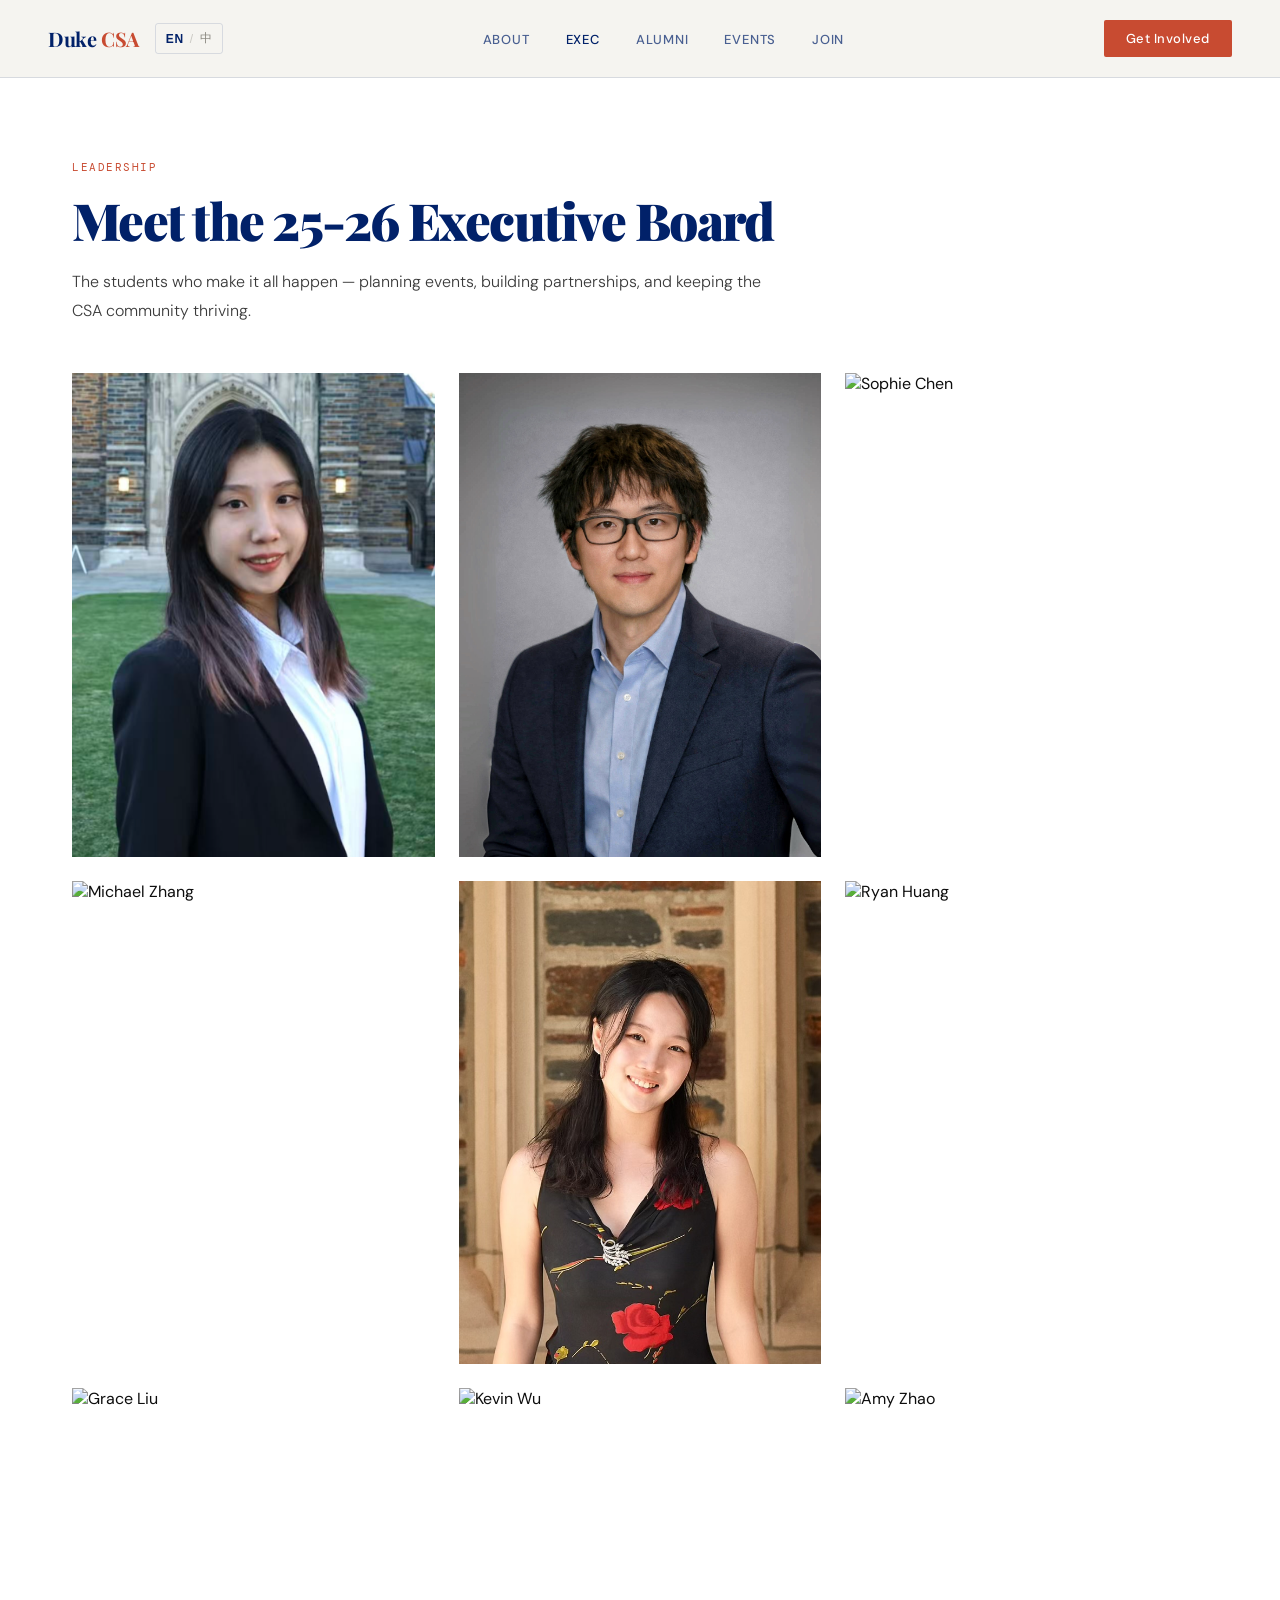
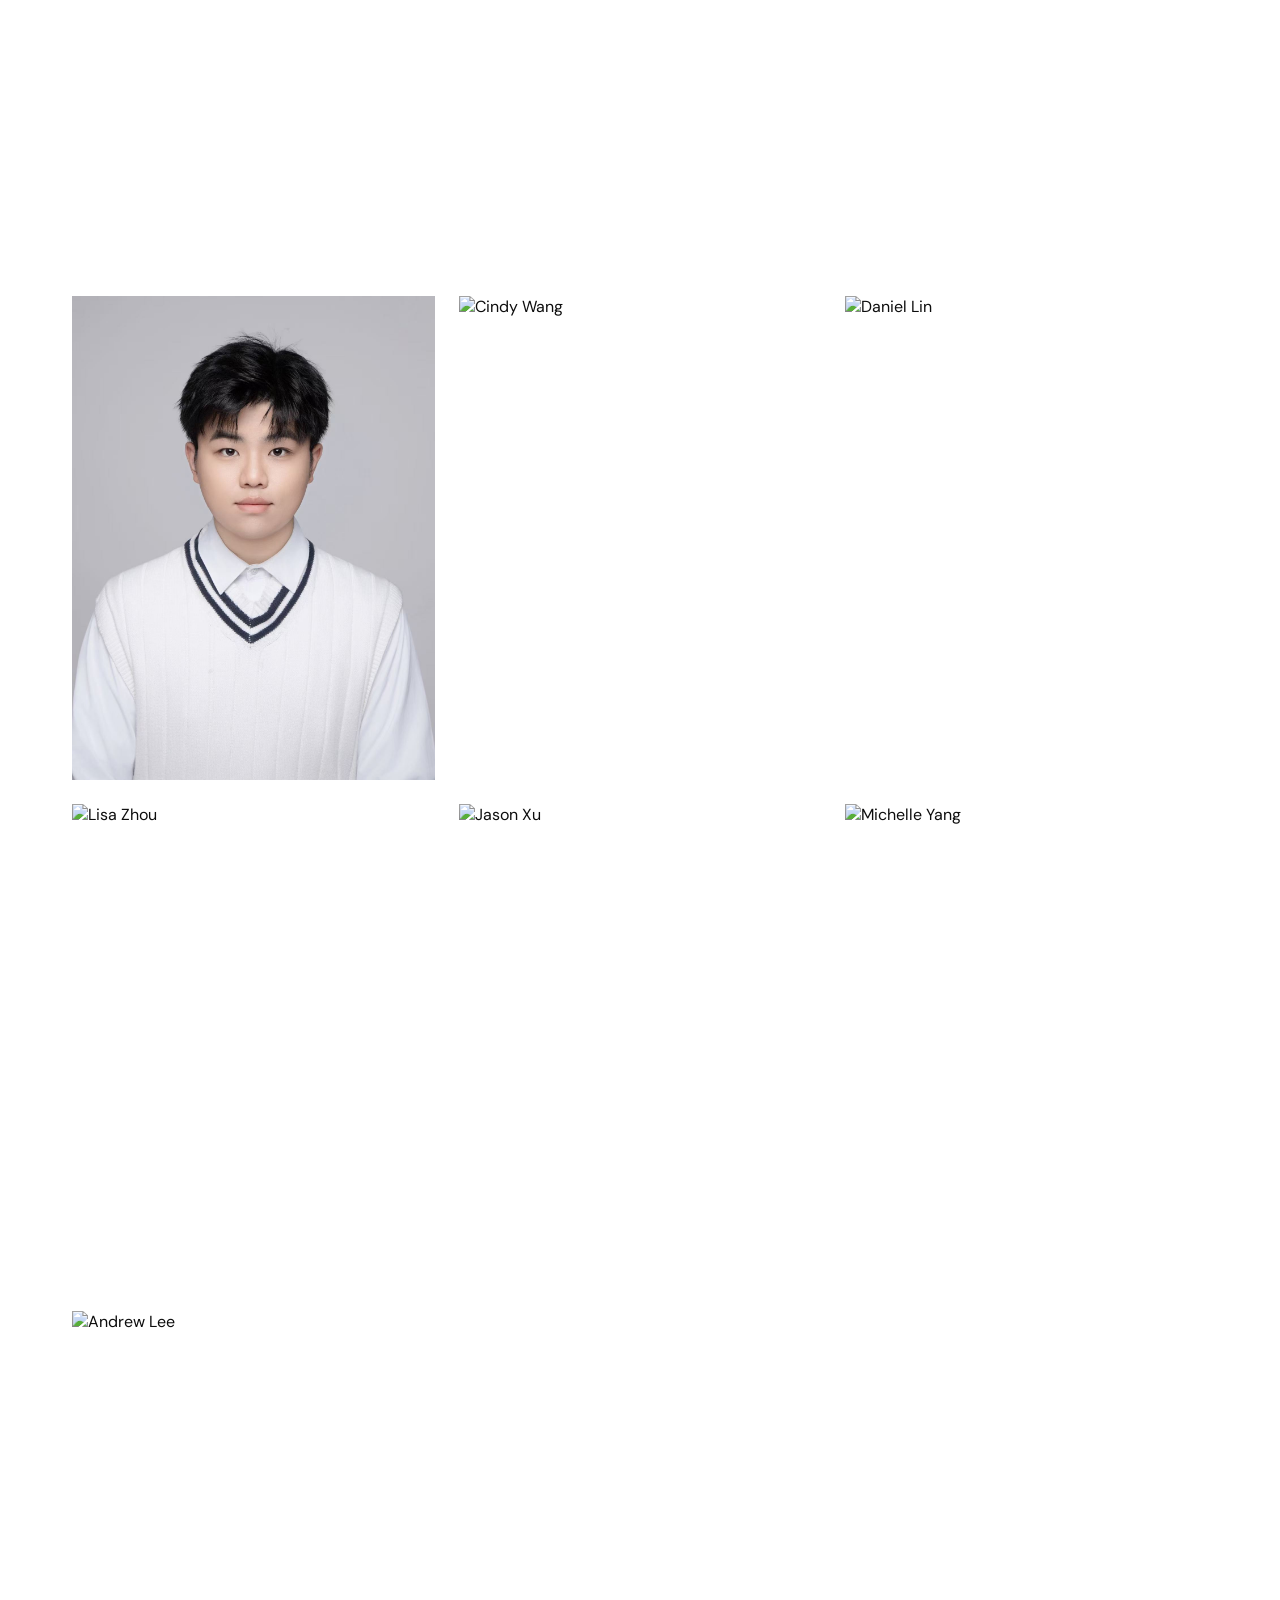
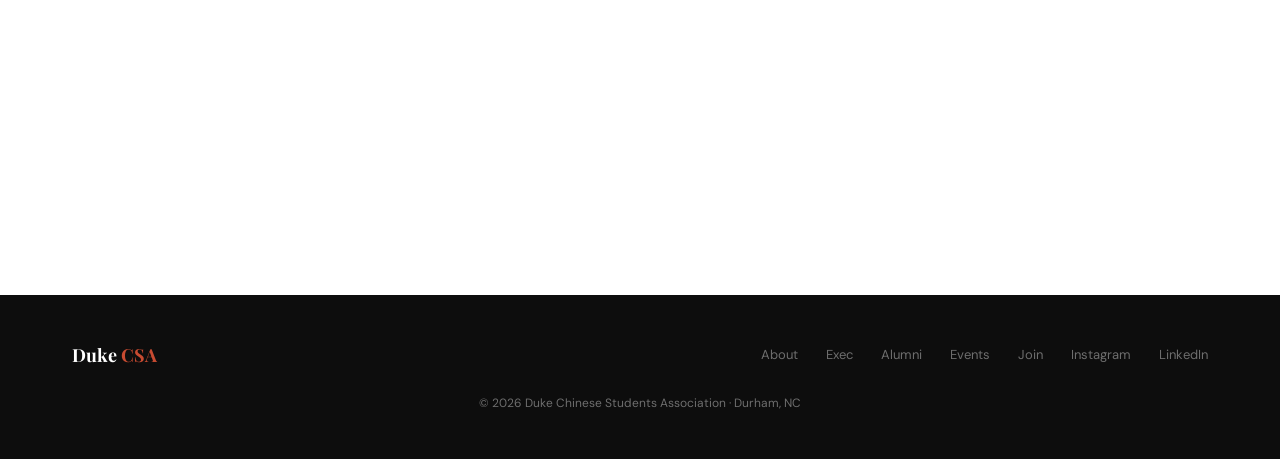
==== exec.html @ 8578dc76 "heihei" ====
<!DOCTYPE html>
<html lang="en">
<head>
  <meta charset="UTF-8">
  <meta name="viewport" content="width=device-width, initial-scale=1.0">
  <title>Executive Board | Duke CSA</title>
  <link rel="stylesheet" href="styles.css">
  <link rel="preconnect" href="https://fonts.googleapis.com">
  <link href="https://fonts.googleapis.com/css2?family=Playfair+Display:ital,wght@0,700;0,900;1,700&family=DM+Sans:wght@300;400;500&family=DM+Mono:wght@400&display=swap" rel="stylesheet">
</head>
<body>

<nav>
  <div class="nav-brand">
    <a href="index.html" class="nav-logo">Duke <span>CSA</span></a>
    <button class="lang-toggle" aria-label="Switch language">
      <span class="lang-option active" data-lang="en">EN</span>
      <span class="lang-divider">/</span>
      <span class="lang-option" data-lang="zh">中</span>
    </button>
  </div>
  <ul class="nav-links">
    <li><a href="about.html" data-en="About" data-zh="关于">About</a></li>
    <li><a href="exec.html" class="active" data-en="Exec" data-zh="执行团队">Exec</a></li>
    <li><a href="alumni.html" data-en="Alumni" data-zh="校友">Alumni</a></li>
    <li><a href="events.html" data-en="Events" data-zh="活动">Events</a></li>
    <li><a href="join.html" data-en="Join" data-zh="加入">Join</a></li>
  </ul>
  <a href="join.html" class="nav-cta" data-en="Get Involved" data-zh="参与我们">Get Involved</a>
  <button class="hamburger" aria-label="Open menu" aria-expanded="false">
    <span></span><span></span><span></span>
  </button>
</nav>

<div class="mobile-menu" id="mobile-menu">
  <a href="about.html" data-en="About" data-zh="关于">About</a>
  <a href="exec.html" data-en="Exec" data-zh="执行团队">Exec</a>
  <a href="alumni.html" data-en="Alumni" data-zh="校友">Alumni</a>
  <a href="events.html" data-en="Events" data-zh="活动">Events</a>
  <a href="join.html" data-en="Join" data-zh="加入">Join</a>
  <a href="join.html" class="mobile-cta" data-en="Get Involved" data-zh="参与我们">Get Involved</a>
</div>

<section class="exec-section" style="padding-top: 160px;">
  <div class="section-label" data-en="Leadership" data-zh="管理层">Leadership</div>
  <h2 class="section-title" data-en="Meet the 25-26 Executive Board" data-zh="25-26领导团队">Meet the 25-26 Executive Board</h2>
  <p class="about-body" style="max-width: 700px;" data-en="The students who make it all happen — planning events, building partnerships, and keeping the CSA community thriving." data-zh="些小吾曹州县吏，一枝一叶总关情。">The students who make it all happen — planning events, building partnerships, and keeping the CSA community thriving.</p>
  <div class="exec-grid">
    <div class="exec-card">
      <img src="teresa.jpg" alt="Teresa Chen">
      <div class="exec-overlay">
        <div class="exec-name">Teresa Chen</div>
        <div class="exec-role" data-en="Co-President" data-zh="联合主席">Co-President</div>
        <div class="exec-year" data-en="Class of 2026" data-zh="2026届">Class of 2026</div>
        <div class="exec-major">Political Science & Public Policy</div>
      </div>
    </div>
    <div class="exec-card">
      <img src="bowen.jpg" alt="Bowen Jiang">
      <div class="exec-overlay">
        <div class="exec-name">Bowen Jiang</div>
        <div class="exec-role" data-en="Co-President" data-zh="联合主席">Co-President</div>
        <div class="exec-year" data-en="Class of 2027" data-zh="2027届">Class of 2027</div>
        <div class="exec-major">Biomedical Engineering</div>
      </div>
    </div>
    <div class="exec-card">
      <img src="https://images.unsplash.com/photo-1438761681033-6461ffad8d80?w=400&q=80" alt="Sophie Chen">
      <div class="exec-overlay">
        <div class="exec-name">Sophie Chen</div>
        <div class="exec-role" data-en="Treasurer" data-zh="财务">Treasurer</div>
        <div class="exec-year" data-en="Class of 2027" data-zh="2027届">Class of 2027</div>
        <div class="exec-major">Statistics</div>
      </div>
    </div>
    <div class="exec-card">
      <img src="https://images.unsplash.com/photo-1500648767791-00dcc994a43e?w=400&q=80" alt="Michael Zhang">
      <div class="exec-overlay">
        <div class="exec-name">Michael Zhang</div>
        <div class="exec-role" data-en="Events Chair" data-zh="活动主管">Events Chair</div>
        <div class="exec-year" data-en="Class of 2026" data-zh="2026届">Class of 2026</div>
        <div class="exec-major">Biomedical Engineering</div>
      </div>
    </div>
    <div class="exec-card">
      <img src="jennifer.jpg" alt="Jennifer Qi">
      <div class="exec-overlay">
        <div class="exec-name">Jennifer Qi</div>
        <div class="exec-role" data-en="VP of Publicity" data-zh="宣传副主管">VP of Publicity</div>
        <div class="exec-year" data-en="Class of 2028" data-zh="2028届">Class of 2028</div>
        <div class="exec-major">Computer Science & Philosophy</div>
      </div>
    </div>
    <div class="exec-card">
      <img src="https://images.unsplash.com/photo-1506794778202-cad84cf45f1d?w=400&q=80" alt="Ryan Huang">
      <div class="exec-overlay">
        <div class="exec-name">Ryan Huang</div>
        <div class="exec-role" data-en="Alumni Relations" data-zh="校友关系">Alumni Relations</div>
        <div class="exec-year" data-en="Class of 2026" data-zh="2026届">Class of 2026</div>
        <div class="exec-major">Finance</div>
      </div>
    </div>
    <div class="exec-card">
      <img src="https://images.unsplash.com/photo-1517841905240-472988babdf9?w=400&q=80" alt="Grace Liu">
      <div class="exec-overlay">
        <div class="exec-name">Grace Liu</div>
        <div class="exec-role" data-en="Secretary" data-zh="秘书">Secretary</div>
        <div class="exec-year" data-en="Class of 2027" data-zh="2027届">Class of 2027</div>
        <div class="exec-major">Psychology</div>
      </div>
    </div>
    <div class="exec-card">
      <img src="https://images.unsplash.com/photo-1492562080023-ab3db95bfbce?w=400&q=80" alt="Kevin Wu">
      <div class="exec-overlay">
        <div class="exec-name">Kevin Wu</div>
        <div class="exec-role" data-en="Cultural Chair" data-zh="文化主管">Cultural Chair</div>
        <div class="exec-year" data-en="Class of 2026" data-zh="2026届">Class of 2026</div>
        <div class="exec-major">Asian Studies</div>
      </div>
    </div>
    <div class="exec-card">
      <img src="https://images.unsplash.com/photo-1529626455594-4ff0802cfb7e?w=400&q=80" alt="Amy Zhao">
      <div class="exec-overlay">
        <div class="exec-name">Amy Zhao</div>
        <div class="exec-role" data-en="Social Chair" data-zh="社交主管">Social Chair</div>
        <div class="exec-year" data-en="Class of 2028" data-zh="2028届">Class of 2028</div>
        <div class="exec-major">Economics</div>
      </div>
    </div>
    <div class="exec-card">
      <img src="sunny.jpg" alt="Sunny Yuan">
      <div class="exec-overlay">
        <div class="exec-name">Sunny Yuan</div>
        <div class="exec-role" data-en="Chair of Publicity" data-zh="宣传主管">Chair of Publicity</div>
        <div class="exec-year" data-en="Class of 2028" data-zh="2028届">Class of 2028</div>
        <div class="exec-major">Statistics & Art History</div>
      </div>
    </div>
    <div class="exec-card">
      <img src="https://images.unsplash.com/photo-1524504388940-b1c1722653e1?w=400&q=80" alt="Cindy Wang">
      <div class="exec-overlay">
        <div class="exec-name">Cindy Wang</div>
        <div class="exec-role" data-en="Outreach Chair" data-zh="外联主管">Outreach Chair</div>
        <div class="exec-year" data-en="Class of 2027" data-zh="2027届">Class of 2027</div>
        <div class="exec-major">Public Policy</div>
      </div>
    </div>
    <div class="exec-card">
      <img src="https://images.unsplash.com/photo-1507003211169-0a1dd7228f2d?w=400&q=80" alt="Daniel Lin">
      <div class="exec-overlay">
        <div class="exec-name">Daniel Lin</div>
        <div class="exec-role" data-en="Tech Chair" data-zh="技术主管">Tech Chair</div>
        <div class="exec-year" data-en="Class of 2027" data-zh="2027届">Class of 2027</div>
        <div class="exec-major">Electrical Engineering</div>
      </div>
    </div>
    <div class="exec-card">
      <img src="https://images.unsplash.com/photo-1488426862026-3ee34a7d66df?w=400&q=80" alt="Lisa Zhou">
      <div class="exec-overlay">
        <div class="exec-name">Lisa Zhou</div>
        <div class="exec-role" data-en="Design Chair" data-zh="设计主管">Design Chair</div>
        <div class="exec-year" data-en="Class of 2028" data-zh="2028届">Class of 2028</div>
        <div class="exec-major">Visual Arts</div>
      </div>
    </div>
    <div class="exec-card">
      <img src="https://images.unsplash.com/photo-1472099645785-5658abf4ff4e?w=400&q=80" alt="Jason Xu">
      <div class="exec-overlay">
        <div class="exec-name">Jason Xu</div>
        <div class="exec-role" data-en="Freshman Rep" data-zh="新生代表">Freshman Rep</div>
        <div class="exec-year" data-en="Class of 2029" data-zh="2029届">Class of 2029</div>
        <div class="exec-major">Undeclared</div>
      </div>
    </div>
    <div class="exec-card">
      <img src="https://images.unsplash.com/photo-1544005313-94ddf0286df2?w=400&q=80" alt="Michelle Yang">
      <div class="exec-overlay">
        <div class="exec-name">Michelle Yang</div>
        <div class="exec-role" data-en="Freshman Rep" data-zh="新生代表">Freshman Rep</div>
        <div class="exec-year" data-en="Class of 2029" data-zh="2029届">Class of 2029</div>
        <div class="exec-major">Biology</div>
      </div>
    </div>
    <div class="exec-card">
      <img src="https://images.unsplash.com/photo-1519345182560-3f2917c472ef?w=400&q=80" alt="Andrew Lee">
      <div class="exec-overlay">
        <div class="exec-name">Andrew Lee</div>
        <div class="exec-role" data-en="Historian" data-zh="历史记录员">Historian</div>
        <div class="exec-year" data-en="Class of 2027" data-zh="2027届">Class of 2027</div>
        <div class="exec-major">History & Political Science</div>
      </div>
    </div>
  </div>
</section>

<footer>
  <a href="index.html" class="footer-logo">Duke <span>CSA</span></a>
  <div class="footer-links">
    <a href="about.html" data-en="About" data-zh="关于">About</a>
    <a href="exec.html" data-en="Exec" data-zh="执行团队">Exec</a>
    <a href="alumni.html" data-en="Alumni" data-zh="校友">Alumni</a>
    <a href="events.html" data-en="Events" data-zh="活动">Events</a>
    <a href="join.html" data-en="Join" data-zh="加入">Join</a>
    <a href="https://instagram.com/duke_csa" target="_blank">Instagram</a>
    <a href="https://linkedin.com/company/duke-csa" target="_blank">LinkedIn</a>
  </div>
  <div class="footer-copy" data-en="© 2026 Duke Chinese Students Association · Durham, NC" data-zh="© 2026 杜克中国学生联合会 · 北卡罗来纳州达勒姆">© 2026 Duke Chinese Students Association · Durham, NC</div>
</footer>

<script src="lang.js"></script>
<script>
  const hamburger = document.querySelector('.hamburger');
  const mobileMenu = document.getElementById('mobile-menu');
  hamburger.addEventListener('click', () => {
    const open = mobileMenu.classList.toggle('open');
    hamburger.classList.toggle('open', open);
    hamburger.setAttribute('aria-expanded', open);
    document.body.style.overflow = open ? 'hidden' : '';
  });
</script>
</body>
</html>
---- styles.css ----
:root {
  --navy: #012169;
  --red:  #C84B31;
  --gold: #D4AF5A;
  --ink:  #0D0D0D;
  --mist: #F5F3EF;
  --mid:  #8A8880;
  --rule: rgba(1,33,105,0.12);
}
*, *::before, *::after { box-sizing: border-box; margin: 0; padding: 0; }
html { scroll-behavior: smooth; }
body { font-family: 'DM Sans', sans-serif; background: var(--mist); color: var(--ink); overflow-x: hidden; }

nav {
  position: fixed; top: 0; left: 0; right: 0; z-index: 100;
  display: flex; align-items: center; justify-content: space-between;
  padding: 20px 48px;
  background: rgba(245,243,239,0.92); backdrop-filter: blur(12px);
  border-bottom: 1px solid var(--rule);
}
.nav-brand { display: flex; align-items: center; gap: 16px; }
.nav-logo { font-family: 'Playfair Display', serif; font-size: 20px; font-weight: 700; color: var(--navy); letter-spacing: -0.02em; text-decoration: none; }
.nav-logo span { color: var(--red); }
.lang-toggle { display: flex; align-items: center; font-size: 12px; letter-spacing: 0.05em; color: var(--mid); cursor: pointer; padding: 6px 10px; border: 1px solid var(--rule); border-radius: 3px; background: transparent; transition: all 0.2s; }
.lang-toggle:hover { color: var(--navy); border-color: var(--navy); }
.lang-toggle .lang-option { transition: opacity 0.2s; }
.lang-toggle .lang-option.active { font-weight: 600; color: var(--navy); }
.lang-toggle .lang-divider { margin: 0 6px; opacity: 0.4; }
.nav-links { display: flex; gap: 36px; list-style: none; }
.nav-links a { font-size: 13px; font-weight: 500; letter-spacing: 0.06em; text-transform: uppercase; color: var(--navy); text-decoration: none; opacity: 0.7; transition: opacity 0.2s; }
.nav-links a:hover, .nav-links a.active { opacity: 1; }
.nav-cta { background: var(--red); color: #fff; padding: 10px 22px; border-radius: 2px; font-size: 13px; font-weight: 500; letter-spacing: 0.04em; text-decoration: none; transition: background 0.2s; }
.nav-cta:hover { background: #a83a22; }

.hero { min-height: 100vh; display: grid; grid-template-columns: 1fr 1fr; padding-top: 80px; }
.hero-left { display: flex; flex-direction: column; justify-content: center; padding: 80px 48px 80px 72px; }
.hero-eyebrow { font-family: 'DM Mono', monospace; font-size: 11px; letter-spacing: 0.14em; text-transform: uppercase; color: var(--red); margin-bottom: 28px; display: flex; align-items: center; gap: 12px; animation: fadeUp 0.6s ease both; }
.hero-eyebrow::after { content: ''; flex: 1; max-width: 60px; height: 1px; background: var(--red); opacity: 0.5; }
.hero-title { font-family: 'Playfair Display', serif; font-size: clamp(52px, 6vw, 88px); font-weight: 900; line-height: 0.95; letter-spacing: -0.03em; color: var(--navy); margin-bottom: 32px; animation: fadeUp 0.6s ease 0.1s both; }
.hero-title em { font-style: italic; color: var(--red); display: block; }
.hero-sub { font-size: 17px; font-weight: 300; line-height: 1.65; color: #3a3a3a; max-width: 420px; margin-bottom: 48px; animation: fadeUp 0.6s ease 0.2s both; }
.hero-actions { display: flex; gap: 16px; align-items: center; flex-wrap: wrap; animation: fadeUp 0.6s ease 0.3s both; }
.btn-primary { background: var(--navy); color: #fff; padding: 16px 32px; border-radius: 2px; font-size: 14px; font-weight: 500; letter-spacing: 0.04em; text-decoration: none; transition: background 0.2s; display: inline-block; }
.btn-primary:hover { background: #01317f; }
.btn-ghost { color: var(--navy); border-bottom: 1.5px solid var(--navy); padding-bottom: 2px; font-size: 14px; font-weight: 500; text-decoration: none; letter-spacing: 0.02em; transition: opacity 0.2s; }
.btn-ghost:hover { opacity: 0.6; }

.hero-right { background: var(--navy); display: flex; flex-direction: column; justify-content: space-between; padding: 60px 56px; position: relative; overflow: hidden; }
.hero-logo { position: relative; z-index: 1; display: flex; justify-content: center; align-items: flex-start; padding-top: 0; margin-bottom: 40px; animation: fadeUp 0.6s ease 0.1s both; }
.hero-logo img { width: 220px; height: 220px; object-fit: cover; border-radius: 50%; box-shadow: 0 8px 32px rgba(0,0,0,0.25); }
.hero-pattern { position: absolute; top: 0; left: 0; right: 0; bottom: 0; background-image: repeating-linear-gradient(0deg, transparent, transparent 39px, rgba(255,255,255,0.04) 39px, rgba(255,255,255,0.04) 40px), repeating-linear-gradient(90deg, transparent, transparent 39px, rgba(255,255,255,0.04) 39px, rgba(255,255,255,0.04) 40px); }
.hero-stat-grid { display: grid; grid-template-columns: 1fr 1fr; gap: 32px; position: relative; z-index: 1; margin-bottom: 48px; animation: fadeUp 0.7s ease 0.2s both; }
.stat-block { border-left: 2px solid var(--gold); padding-left: 18px; }
.stat-num { font-family: 'Playfair Display', serif; font-size: 48px; font-weight: 700; line-height: 1; color: #fff; letter-spacing: -0.03em; }
.stat-label { font-size: 12px; font-weight: 400; letter-spacing: 0.06em; text-transform: uppercase; color: rgba(255,255,255,0.5); margin-top: 6px; }
.hero-quote { position: relative; z-index: 1; border-top: 1px solid rgba(255,255,255,0.12); padding-top: 28px; font-family: 'Playfair Display', serif; font-size: 18px; font-style: italic; line-height: 1.5; color: rgba(255,255,255,0.75); animation: fadeUp 0.7s ease 0.35s both; }

.page-hero { padding: 140px 72px 40px; text-align: center; }
.page-hero .section-label { margin-bottom: 16px; }
.page-hero .section-title { margin-bottom: 16px; }
.page-hero-sub { font-size: 17px; font-weight: 300; line-height: 1.65; color: #3a3a3a; max-width: 600px; margin: 0 auto; }

section { padding: 100px 72px; }
.section-label { font-family: 'DM Mono', monospace; font-size: 11px; letter-spacing: 0.14em; text-transform: uppercase; color: var(--red); margin-bottom: 20px; }
.section-title { font-family: 'Playfair Display', serif; font-size: clamp(36px, 4vw, 56px); font-weight: 900; line-height: 1.05; letter-spacing: -0.03em; color: var(--navy); margin-bottom: 20px; }

.about { display: grid; grid-template-columns: 1fr 1fr; gap: 80px; align-items: start; }
.about-body { font-size: 16px; font-weight: 300; line-height: 1.8; color: #3a3a3a; margin-bottom: 24px; }
.about-right { padding-top: 0; }
.pillars { display: flex; flex-direction: column; }
.pillar { display: flex; gap: 24px; align-items: flex-start; padding: 28px 0; border-bottom: 1px solid var(--rule); opacity: 0; transform: translateY(16px); transition: opacity 0.5s, transform 0.5s; }
.pillar.visible { opacity: 1; transform: translateY(0); }
.pillar-num { font-family: 'DM Mono', monospace; font-size: 11px; color: var(--red); padding-top: 4px; min-width: 28px; }
.pillar h3 { font-size: 15px; font-weight: 500; color: var(--navy); margin-bottom: 6px; }
.pillar p { font-size: 14px; font-weight: 300; line-height: 1.65; color: #555; }

.exec-section { background: #fff; }
.exec-grid { display: grid; grid-template-columns: repeat(auto-fill, minmax(280px, 1fr)); gap: 24px; margin-top: 48px; }
.exec-card { position: relative; overflow: hidden; aspect-ratio: 3/4; cursor: pointer; }
.exec-card img { width: 100%; height: 100%; object-fit: cover; transition: opacity 0.3s ease; }
.exec-card:hover img { opacity: 0.3; }
.exec-overlay { position: absolute; inset: 0; display: flex; flex-direction: column; align-items: center; justify-content: center; text-align: center; padding: 24px; opacity: 0; transition: opacity 0.3s ease; }
.exec-card:hover .exec-overlay { opacity: 1; }
.exec-name { font-family: 'Playfair Display', serif; font-size: 24px; font-weight: 600; color: var(--navy); margin-bottom: 12px; }
.exec-role { font-family: 'Playfair Display', serif; font-size: 20px; letter-spacing: 0.02em; color: var(--red); margin-bottom: 12px; font-weight: 700; font-style: italic; }
.exec-year { font-size: 15px; font-weight: 400; color: var(--navy); margin-bottom: 4px; }
.exec-major { font-size: 14px; font-weight: 300; color: var(--mid); line-height: 1.5; }

.alumni-section { background: var(--navy); color: #fff; }
.alumni-section .section-label { color: var(--gold); }
.alumni-section .section-title { color: #fff; }
.alumni-intro { font-size: 16px; font-weight: 300; line-height: 1.8; color: rgba(255,255,255,0.65); max-width: 560px; margin-bottom: 56px; }
.alumni-grid { display: grid; grid-template-columns: repeat(auto-fill, minmax(260px, 1fr)); gap: 2px; margin-bottom: 56px; }
.alumni-card { background: rgba(255,255,255,0.04); border: 1px solid rgba(255,255,255,0.08); padding: 28px 24px; transition: background 0.2s; }
.alumni-card:hover { background: rgba(255,255,255,0.08); }
.alumni-name { font-size: 15px; font-weight: 500; color: #fff; margin-bottom: 4px; }
.alumni-class { font-family: 'DM Mono', monospace; font-size: 11px; color: var(--gold); letter-spacing: 0.06em; margin-bottom: 12px; }
.alumni-role { font-size: 13px; font-weight: 300; color: rgba(255,255,255,0.55); line-height: 1.5; }
.alumni-company { font-size: 13px; font-weight: 500; color: rgba(255,255,255,0.8); }
.alumni-cta-block { border-top: 1px solid rgba(255,255,255,0.1); padding-top: 48px; display: flex; align-items: center; justify-content: space-between; flex-wrap: wrap; gap: 24px; }
.alumni-cta-text { font-family: 'Playfair Display', serif; font-size: 22px; font-style: italic; color: rgba(255,255,255,0.8); max-width: 420px; line-height: 1.4; }
.btn-gold { background: var(--gold); color: var(--navy); padding: 16px 32px; border-radius: 2px; font-size: 14px; font-weight: 500; letter-spacing: 0.04em; text-decoration: none; transition: opacity 0.2s; white-space: nowrap; display: inline-block; }
.btn-gold:hover { opacity: 0.85; }

.events-section { padding: 100px 72px; }
.events-inner { display: grid; grid-template-columns: 1fr 2fr; gap: 80px; }
.event-list { display: flex; flex-direction: column; }
.event-item { display: flex; gap: 24px; padding: 24px 0; border-bottom: 1px solid var(--rule); transition: opacity 0.2s; }
.event-item:hover { opacity: 0.7; }
.event-date { min-width: 52px; font-family: 'Playfair Display', serif; font-size: 32px; font-weight: 700; line-height: 1; color: var(--red); letter-spacing: -0.03em; }
.event-month { font-family: 'DM Mono', monospace; font-size: 10px; letter-spacing: 0.1em; text-transform: uppercase; color: var(--mid); display: block; }
.event-title { font-size: 15px; font-weight: 500; color: var(--navy); margin-bottom: 4px; }
.event-desc { font-size: 13px; font-weight: 300; color: var(--mid); line-height: 1.5; }
.events-feature { background: var(--navy); border-radius: 4px; padding: 48px; display: flex; flex-direction: column; justify-content: space-between; min-height: 360px; position: relative; overflow: hidden; }
.events-feature-tag { font-family: 'DM Mono', monospace; font-size: 11px; letter-spacing: 0.1em; text-transform: uppercase; color: var(--gold); margin-bottom: 16px; }
.events-feature-title { font-family: 'Playfair Display', serif; font-size: 32px; font-weight: 700; line-height: 1.15; color: #fff; max-width: 280px; }
.events-feature-body { font-size: 14px; font-weight: 300; line-height: 1.65; color: rgba(255,255,255,0.6); max-width: 320px; }
.feature-deco { position: absolute; right: -20px; bottom: -20px; width: 160px; height: 160px; border-radius: 50%; background: rgba(212,175,90,0.08); }

.join { background: #fff; }
.join-inner { display: grid; grid-template-columns: 1fr 1fr; gap: 80px; align-items: center; }
.join-body { font-size: 16px; font-weight: 300; line-height: 1.8; color: #3a3a3a; margin-bottom: 32px; }
.join-form-block { background: var(--mist); border: 1px solid var(--rule); padding: 40px; border-radius: 4px; }
.form-title { font-family: 'Playfair Display', serif; font-size: 22px; font-weight: 700; color: var(--navy); margin-bottom: 8px; }
.form-sub { font-size: 13px; color: var(--mid); margin-bottom: 28px; font-weight: 300; line-height: 1.5; }
.form-group { margin-bottom: 16px; }
.form-group label { display: block; font-size: 12px; font-weight: 500; letter-spacing: 0.06em; text-transform: uppercase; color: var(--navy); margin-bottom: 8px; }
.form-group input, .form-group select { width: 100%; padding: 12px 16px; border: 1px solid rgba(1,33,105,0.2); border-radius: 2px; background: #fff; font-family: 'DM Sans', sans-serif; font-size: 14px; color: var(--ink); outline: none; transition: border-color 0.2s; }
.form-group input:focus, .form-group select:focus { border-color: var(--navy); }
.form-note { font-size: 12px; color: var(--mid); margin-top: 16px; line-height: 1.5; }
.btn-submit { width: 100%; background: var(--red); color: #fff; padding: 16px; border: none; border-radius: 2px; cursor: pointer; font-family: 'DM Sans', sans-serif; font-size: 14px; font-weight: 500; letter-spacing: 0.04em; margin-top: 20px; transition: background 0.2s; }
.btn-submit:hover { background: #a83a22; }

footer { background: var(--ink); color: rgba(255,255,255,0.4); padding: 48px 72px; display: flex; align-items: center; justify-content: space-between; flex-wrap: wrap; gap: 20px; }
.footer-logo { font-family: 'Playfair Display', serif; font-size: 18px; font-weight: 700; color: #fff; text-decoration: none; }
.footer-logo span { color: var(--red); }
.footer-links { display: flex; gap: 28px; flex-wrap: wrap; }
.footer-links a { font-size: 13px; color: rgba(255,255,255,0.4); text-decoration: none; transition: color 0.2s; }
.footer-links a:hover { color: rgba(255,255,255,0.8); }
.footer-copy { font-size: 12px; width: 100%; text-align: center; margin-top: 8px; }

@keyframes fadeUp { from { opacity: 0; transform: translateY(24px); } to { opacity: 1; transform: translateY(0); } }

.hamburger { display: none; flex-direction: column; gap: 5px; cursor: pointer; background: none; border: none; padding: 4px; }
.hamburger span { display: block; width: 22px; height: 2px; background: var(--navy); border-radius: 2px; transition: all 0.25s; }
.hamburger.open span:nth-child(1) { transform: translateY(7px) rotate(45deg); }
.hamburger.open span:nth-child(2) { opacity: 0; }
.hamburger.open span:nth-child(3) { transform: translateY(-7px) rotate(-45deg); }

.mobile-menu { display: none; position: fixed; top: 0; left: 0; right: 0; bottom: 0; background: var(--mist); z-index: 99; flex-direction: column; justify-content: center; align-items: center; gap: 36px; }
.mobile-menu.open { display: flex; }
.mobile-menu a { font-family: 'Playfair Display', serif; font-size: 32px; font-weight: 700; color: var(--navy); text-decoration: none; letter-spacing: -0.02em; transition: color 0.2s; }
.mobile-menu a:hover { color: var(--red); }
.mobile-menu .mobile-cta { font-family: 'DM Sans', sans-serif; font-size: 14px; font-weight: 500; letter-spacing: 0.04em; background: var(--red); color: #fff; padding: 14px 32px; border-radius: 2px; margin-top: 8px; }
.mobile-menu .mobile-cta:hover { background: #a83a22; color: #fff; }

@media (max-width: 900px) {
  nav { padding: 16px 24px; }
  .nav-links { display: none; }
  .nav-cta { display: none; }
  .hamburger { display: flex; }
  .hero { grid-template-columns: 1fr; }
  .hero-left { padding: 60px 24px 48px; }
  .hero-right { display: none; }
  .hero-logo-mobile { display: flex; justify-content: center; margin-bottom: 32px; animation: fadeUp 0.6s ease both; }
  .hero-logo-mobile img { width: 160px; height: 160px; object-fit: cover; border-radius: 50%; box-shadow: 0 4px 20px rgba(0,0,0,0.1); }
  section, .events-section { padding: 64px 24px; }
  .page-hero { padding: 120px 24px 60px; }
  .about, .events-inner, .join-inner { grid-template-columns: 1fr; gap: 40px; }
  .about-right { padding-top: 0; }
  footer { padding: 40px 24px; }
}
.hero-logo-mobile { display: none; }
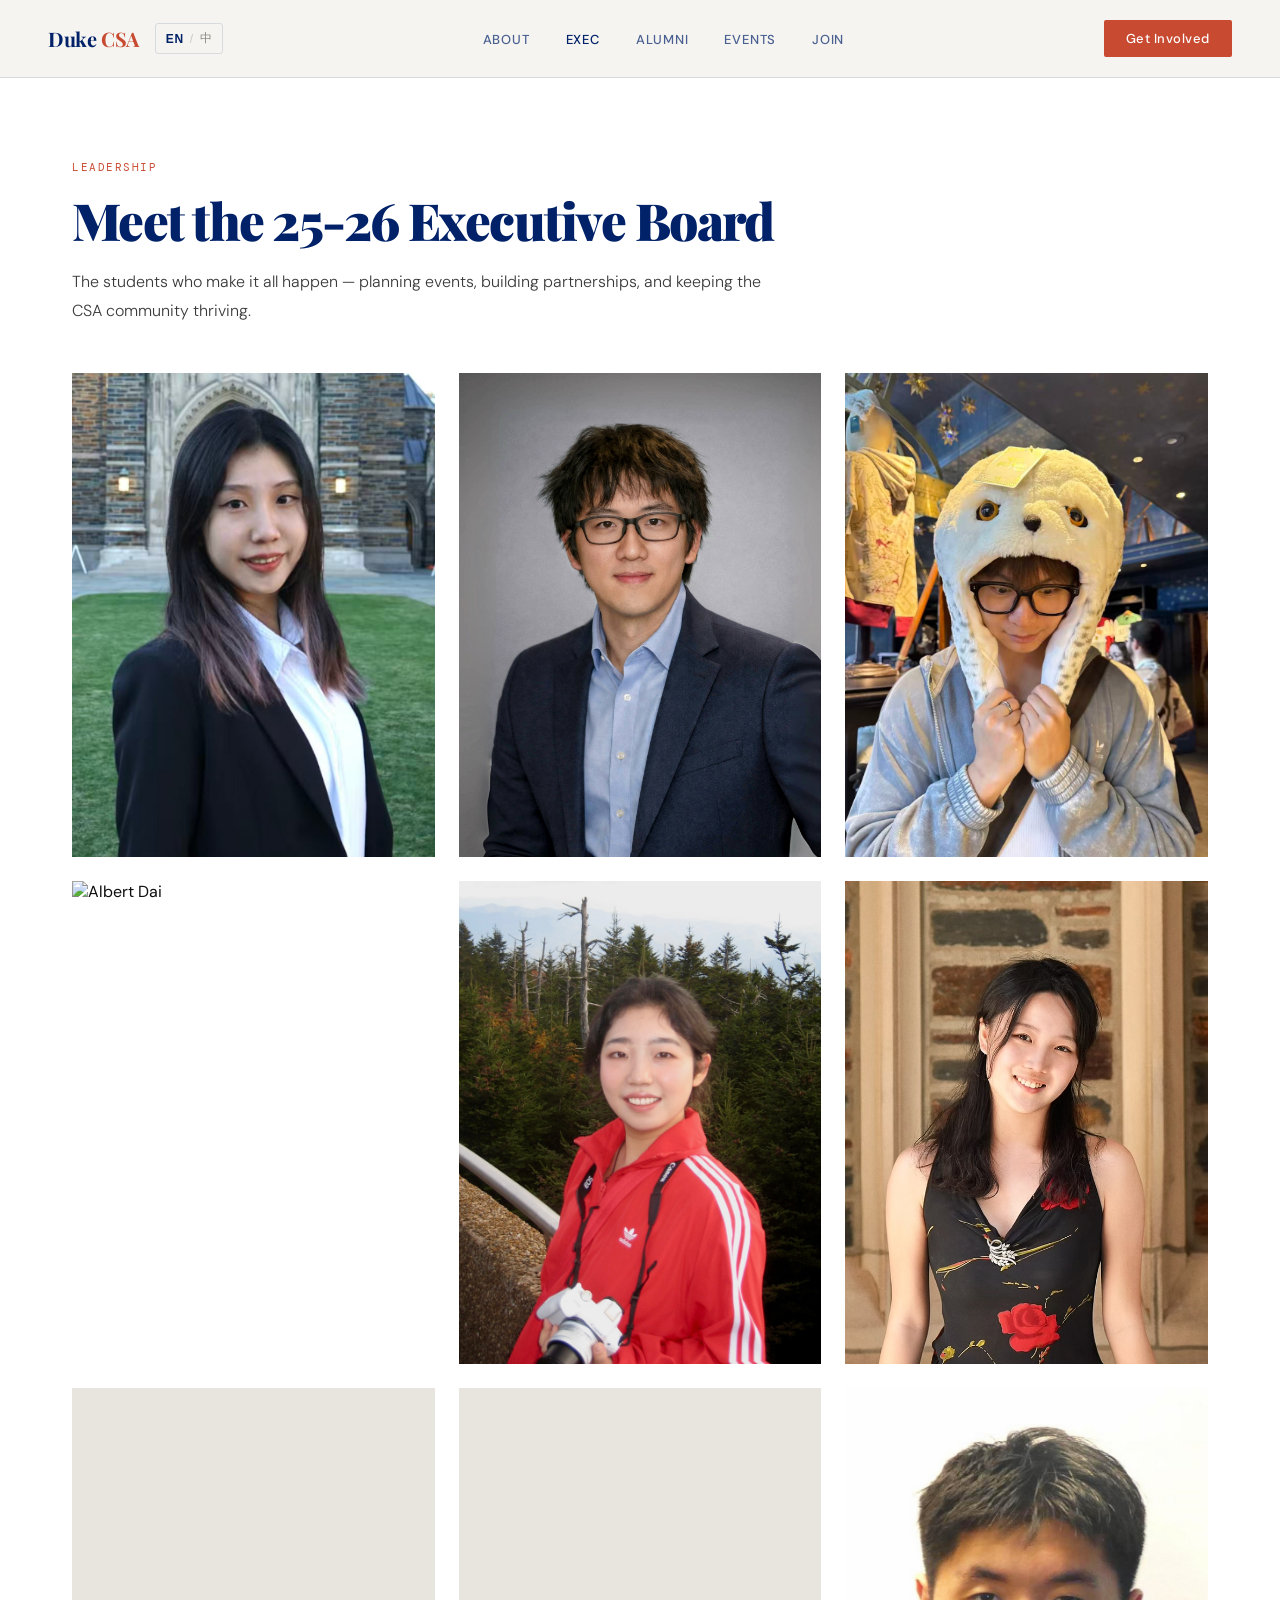
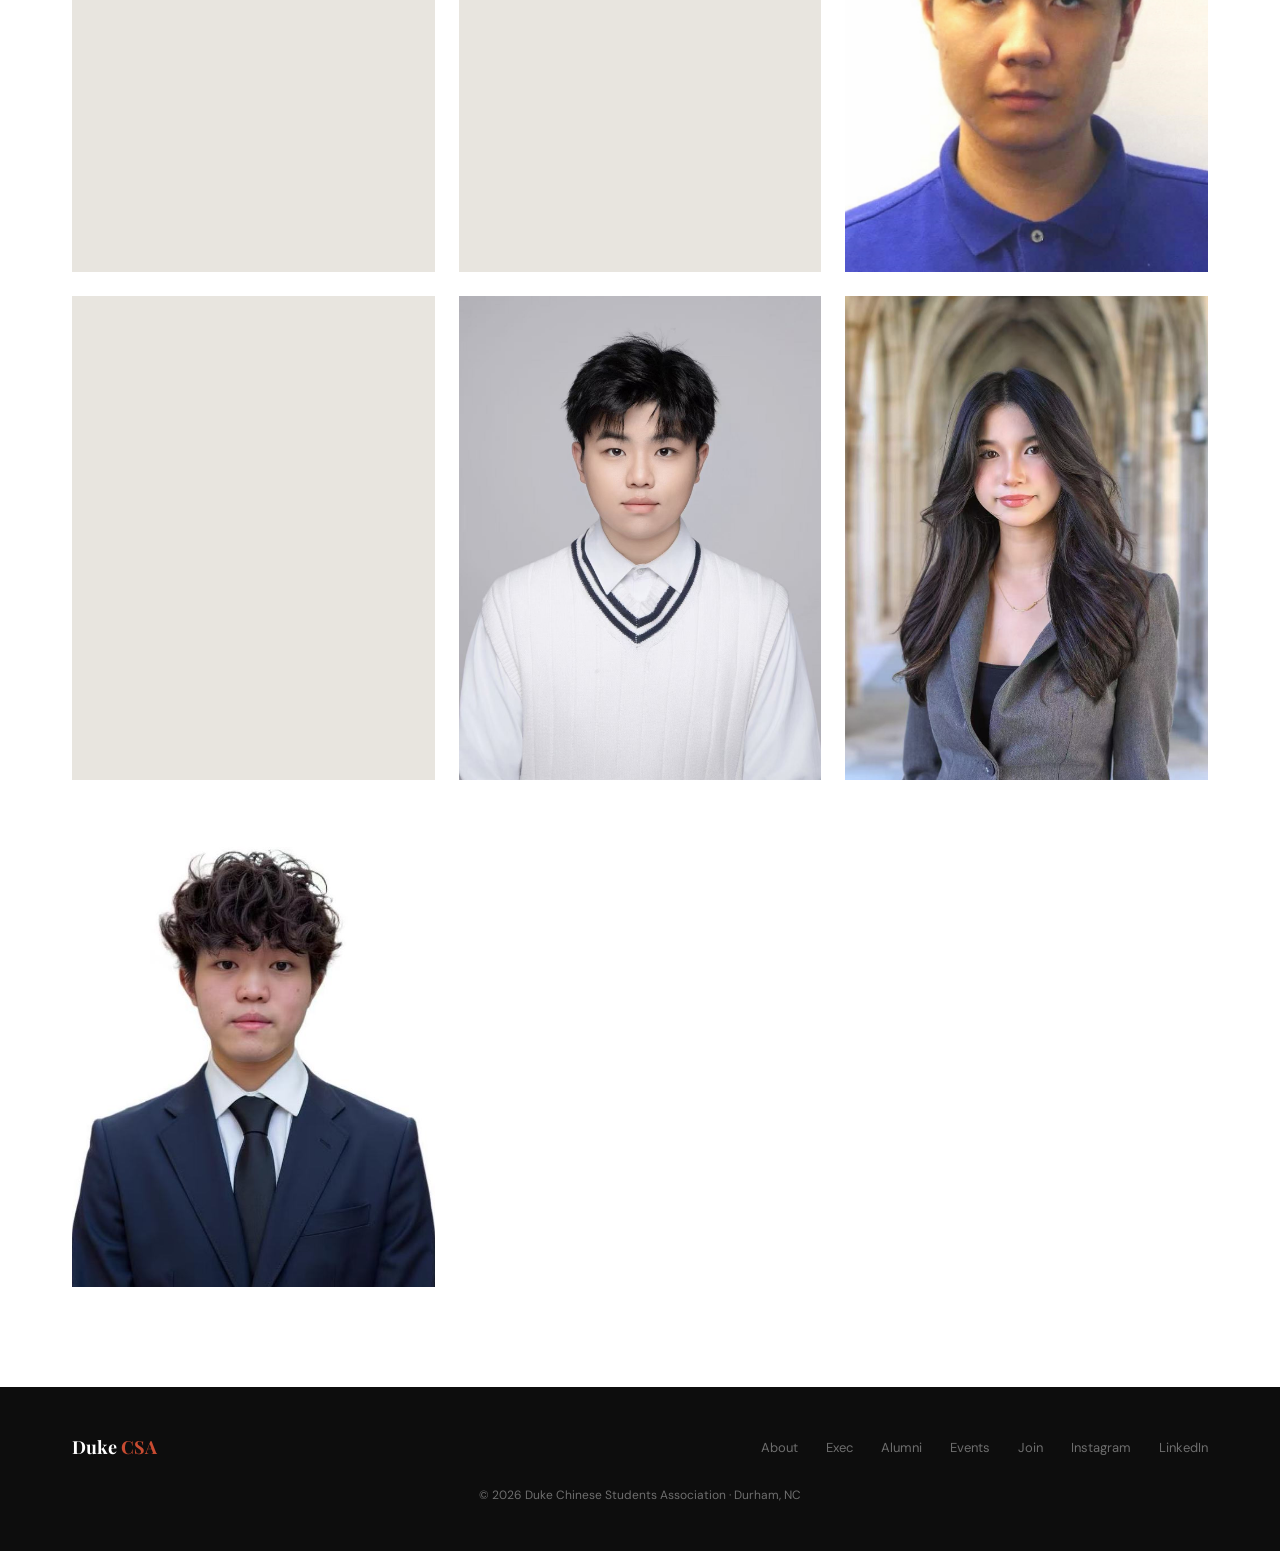
==== commit eb284e88: "Update exec board and alumni directory - Add Luck Sun (Cultural Chair, 2029) with photo - Remove exe" ====
--- a/exec.html
+++ b/exec.html
@@ -4,6 +4,7 @@
   <meta charset="UTF-8">
   <meta name="viewport" content="width=device-width, initial-scale=1.0">
   <title>Executive Board | Duke CSA</title>
+  <link rel="icon" type="image/svg+xml" href="favicon.svg">
   <link rel="stylesheet" href="styles.css">
   <link rel="preconnect" href="https://fonts.googleapis.com">
   <link href="https://fonts.googleapis.com/css2?family=Playfair+Display:ital,wght@0,700;0,900;1,700&family=DM+Sans:wght@300;400;500&family=DM+Mono:wght@400&display=swap" rel="stylesheet">
@@ -65,129 +66,102 @@
       </div>
     </div>
     <div class="exec-card">
-      <img src="https://images.unsplash.com/photo-1438761681033-6461ffad8d80?w=400&q=80" alt="Sophie Chen">
+      <img src="blaine.jpg" alt="Blaine Gong">
       <div class="exec-overlay">
-        <div class="exec-name">Sophie Chen</div>
-        <div class="exec-role" data-en="Treasurer" data-zh="财务">Treasurer</div>
+        <div class="exec-name">Blaine Gong</div>
+        <div class="exec-role" data-en="Co-President" data-zh="联合主席">Co-President</div>
         <div class="exec-year" data-en="Class of 2027" data-zh="2027届">Class of 2027</div>
-        <div class="exec-major">Statistics</div>
+        <div class="exec-major">Cultural Anthropology & Political Science</div>
       </div>
     </div>
     <div class="exec-card">
-      <img src="https://images.unsplash.com/photo-1500648767791-00dcc994a43e?w=400&q=80" alt="Michael Zhang">
+      <img src="https://images.unsplash.com/photo-1500648767791-00dcc994a43e?w=400&q=80" alt="Albert Dai">
       <div class="exec-overlay">
-        <div class="exec-name">Michael Zhang</div>
-        <div class="exec-role" data-en="Events Chair" data-zh="活动主管">Events Chair</div>
+        <div class="exec-name">Albert Dai</div>
+        <div class="exec-role" data-en="Treasurer" data-zh="财务">Treasurer</div>
         <div class="exec-year" data-en="Class of 2026" data-zh="2026届">Class of 2026</div>
         <div class="exec-major">Biomedical Engineering</div>
+      </div>
+    </div>
+    <div class="exec-card">
+      <img src="liz.jpg" alt="Liz Li">
+      <div class="exec-overlay">
+        <div class="exec-name">Liz Li</div>
+        <div class="exec-role" data-en="Executive VP" data-zh="执行副主席">Executive VP</div>
+        <div class="exec-year" data-en="Class of 2027" data-zh="2027届">Class of 2027</div>
+        <div class="exec-major">Religious Studies & Economics</div>
       </div>
     </div>
     <div class="exec-card">
       <img src="jennifer.jpg" alt="Jennifer Qi">
       <div class="exec-overlay">
         <div class="exec-name">Jennifer Qi</div>
-        <div class="exec-role" data-en="VP of Publicity" data-zh="宣传副主管">VP of Publicity</div>
+        <div class="exec-role" data-en="Publicity VP" data-zh="公关部副主席">Publicity VP</div>
         <div class="exec-year" data-en="Class of 2028" data-zh="2028届">Class of 2028</div>
         <div class="exec-major">Computer Science & Philosophy</div>
       </div>
     </div>
     <div class="exec-card">
-      <img src="https://images.unsplash.com/photo-1506794778202-cad84cf45f1d?w=400&q=80" alt="Ryan Huang">
+      <div class="exec-blank"></div>
       <div class="exec-overlay">
-        <div class="exec-name">Ryan Huang</div>
-        <div class="exec-role" data-en="Alumni Relations" data-zh="校友关系">Alumni Relations</div>
-        <div class="exec-year" data-en="Class of 2026" data-zh="2026届">Class of 2026</div>
-        <div class="exec-major">Finance</div>
+        <div class="exec-name">Stanley Song</div>
+        <div class="exec-role" data-en="Secretary" data-zh="秘书">Secretary</div>
+        <div class="exec-year" data-en="Class of 2027" data-zh="2027届">Class of 2027</div>
+        <div class="exec-major">Economics</div>
       </div>
     </div>
     <div class="exec-card">
-      <img src="https://images.unsplash.com/photo-1517841905240-472988babdf9?w=400&q=80" alt="Grace Liu">
+      <div class="exec-blank"></div>
       <div class="exec-overlay">
-        <div class="exec-name">Grace Liu</div>
-        <div class="exec-role" data-en="Secretary" data-zh="秘书">Secretary</div>
+        <div class="exec-name">Perikun Shi</div>
+        <div class="exec-role" data-en="Cultural Chair" data-zh="文化主席">Cultural Chair</div>
         <div class="exec-year" data-en="Class of 2027" data-zh="2027届">Class of 2027</div>
-        <div class="exec-major">Psychology</div>
+        <div class="exec-major">Pre-Med</div>
       </div>
     </div>
     <div class="exec-card">
-      <img src="https://images.unsplash.com/photo-1492562080023-ab3db95bfbce?w=400&q=80" alt="Kevin Wu">
+      <img src="luck.jpg" alt="Luck Sun">
       <div class="exec-overlay">
-        <div class="exec-name">Kevin Wu</div>
-        <div class="exec-role" data-en="Cultural Chair" data-zh="文化主管">Cultural Chair</div>
-        <div class="exec-year" data-en="Class of 2026" data-zh="2026届">Class of 2026</div>
-        <div class="exec-major">Asian Studies</div>
+        <div class="exec-name">Luck Sun</div>
+        <div class="exec-role" data-en="Cultural Chair" data-zh="文化主席">Cultural Chair</div>
+        <div class="exec-year" data-en="Class of 2029" data-zh="2029届">Class of 2029</div>
+        <div class="exec-major">Mathematics & History</div>
       </div>
     </div>
     <div class="exec-card">
-      <img src="https://images.unsplash.com/photo-1529626455594-4ff0802cfb7e?w=400&q=80" alt="Amy Zhao">
+      <div class="exec-blank"></div>
       <div class="exec-overlay">
-        <div class="exec-name">Amy Zhao</div>
-        <div class="exec-role" data-en="Social Chair" data-zh="社交主管">Social Chair</div>
-        <div class="exec-year" data-en="Class of 2028" data-zh="2028届">Class of 2028</div>
-        <div class="exec-major">Economics</div>
+        <div class="exec-name">Jack Guo</div>
+        <div class="exec-role" data-en="Social Chair" data-zh="社交主席">Social Chair</div>
+        <div class="exec-year" data-en="Class of 2027" data-zh="2027届">Class of 2027</div>
+        <div class="exec-major">Biology</div>
       </div>
     </div>
     <div class="exec-card">
       <img src="sunny.jpg" alt="Sunny Yuan">
       <div class="exec-overlay">
         <div class="exec-name">Sunny Yuan</div>
-        <div class="exec-role" data-en="Chair of Publicity" data-zh="宣传主管">Chair of Publicity</div>
+        <div class="exec-role" data-en="Publicity Chair" data-zh="宣传主席">Publicity Chair</div>
         <div class="exec-year" data-en="Class of 2028" data-zh="2028届">Class of 2028</div>
         <div class="exec-major">Statistics & Art History</div>
       </div>
     </div>
     <div class="exec-card">
-      <img src="https://images.unsplash.com/photo-1524504388940-b1c1722653e1?w=400&q=80" alt="Cindy Wang">
+      <img src="ling.jpg" alt="Ling Li">
       <div class="exec-overlay">
-        <div class="exec-name">Cindy Wang</div>
-        <div class="exec-role" data-en="Outreach Chair" data-zh="外联主管">Outreach Chair</div>
-        <div class="exec-year" data-en="Class of 2027" data-zh="2027届">Class of 2027</div>
-        <div class="exec-major">Public Policy</div>
+        <div class="exec-name">Ling Li</div>
+        <div class="exec-role" data-en="Outreach Chair" data-zh="外联主席">Outreach Chair</div>
+        <div class="exec-year" data-en="Class of 2029" data-zh="2029届">Class of 2029</div>
+        <div class="exec-major">Psychology & Global Health</div>
       </div>
     </div>
     <div class="exec-card">
-      <img src="https://images.unsplash.com/photo-1507003211169-0a1dd7228f2d?w=400&q=80" alt="Daniel Lin">
+      <img src="humphrey.jpg" alt="Humphrey Zhao">
       <div class="exec-overlay">
-        <div class="exec-name">Daniel Lin</div>
-        <div class="exec-role" data-en="Tech Chair" data-zh="技术主管">Tech Chair</div>
-        <div class="exec-year" data-en="Class of 2027" data-zh="2027届">Class of 2027</div>
-        <div class="exec-major">Electrical Engineering</div>
-      </div>
-    </div>
-    <div class="exec-card">
-      <img src="https://images.unsplash.com/photo-1488426862026-3ee34a7d66df?w=400&q=80" alt="Lisa Zhou">
-      <div class="exec-overlay">
-        <div class="exec-name">Lisa Zhou</div>
-        <div class="exec-role" data-en="Design Chair" data-zh="设计主管">Design Chair</div>
+        <div class="exec-name">Humphrey Zhao</div>
+        <div class="exec-role" data-en="Social Chair" data-zh="社交主席">Social Chair</div>
         <div class="exec-year" data-en="Class of 2028" data-zh="2028届">Class of 2028</div>
-        <div class="exec-major">Visual Arts</div>
-      </div>
-    </div>
-    <div class="exec-card">
-      <img src="https://images.unsplash.com/photo-1472099645785-5658abf4ff4e?w=400&q=80" alt="Jason Xu">
-      <div class="exec-overlay">
-        <div class="exec-name">Jason Xu</div>
-        <div class="exec-role" data-en="Freshman Rep" data-zh="新生代表">Freshman Rep</div>
-        <div class="exec-year" data-en="Class of 2029" data-zh="2029届">Class of 2029</div>
-        <div class="exec-major">Undeclared</div>
-      </div>
-    </div>
-    <div class="exec-card">
-      <img src="https://images.unsplash.com/photo-1544005313-94ddf0286df2?w=400&q=80" alt="Michelle Yang">
-      <div class="exec-overlay">
-        <div class="exec-name">Michelle Yang</div>
-        <div class="exec-role" data-en="Freshman Rep" data-zh="新生代表">Freshman Rep</div>
-        <div class="exec-year" data-en="Class of 2029" data-zh="2029届">Class of 2029</div>
-        <div class="exec-major">Biology</div>
-      </div>
-    </div>
-    <div class="exec-card">
-      <img src="https://images.unsplash.com/photo-1519345182560-3f2917c472ef?w=400&q=80" alt="Andrew Lee">
-      <div class="exec-overlay">
-        <div class="exec-name">Andrew Lee</div>
-        <div class="exec-role" data-en="Historian" data-zh="历史记录员">Historian</div>
-        <div class="exec-year" data-en="Class of 2027" data-zh="2027届">Class of 2027</div>
-        <div class="exec-major">History & Political Science</div>
+        <div class="exec-major">Electrical Engineering & Computer Science</div>
       </div>
     </div>
   </div>
--- a/styles.css
+++ b/styles.css
@@ -45,15 +45,15 @@
 .btn-ghost { color: var(--navy); border-bottom: 1.5px solid var(--navy); padding-bottom: 2px; font-size: 14px; font-weight: 500; text-decoration: none; letter-spacing: 0.02em; transition: opacity 0.2s; }
 .btn-ghost:hover { opacity: 0.6; }
 
-.hero-right { background: var(--navy); display: flex; flex-direction: column; justify-content: space-between; padding: 60px 56px; position: relative; overflow: hidden; }
+.hero-right { background: #FAF8F4; display: flex; flex-direction: column; justify-content: space-between; padding: 60px 56px; position: relative; overflow: hidden; border-left: 1px solid var(--rule); }
 .hero-logo { position: relative; z-index: 1; display: flex; justify-content: center; align-items: flex-start; padding-top: 0; margin-bottom: 40px; animation: fadeUp 0.6s ease 0.1s both; }
-.hero-logo img { width: 220px; height: 220px; object-fit: cover; border-radius: 50%; box-shadow: 0 8px 32px rgba(0,0,0,0.25); }
-.hero-pattern { position: absolute; top: 0; left: 0; right: 0; bottom: 0; background-image: repeating-linear-gradient(0deg, transparent, transparent 39px, rgba(255,255,255,0.04) 39px, rgba(255,255,255,0.04) 40px), repeating-linear-gradient(90deg, transparent, transparent 39px, rgba(255,255,255,0.04) 39px, rgba(255,255,255,0.04) 40px); }
+.hero-logo img { width: 220px; height: 220px; object-fit: cover; border-radius: 50%; box-shadow: 0 8px 32px rgba(0,0,0,0.1); }
+.hero-pattern { position: absolute; top: 0; left: 0; right: 0; bottom: 0; background-image: repeating-linear-gradient(0deg, transparent, transparent 39px, rgba(1,33,105,0.03) 39px, rgba(1,33,105,0.03) 40px), repeating-linear-gradient(90deg, transparent, transparent 39px, rgba(1,33,105,0.03) 39px, rgba(1,33,105,0.03) 40px); }
 .hero-stat-grid { display: grid; grid-template-columns: 1fr 1fr; gap: 32px; position: relative; z-index: 1; margin-bottom: 48px; animation: fadeUp 0.7s ease 0.2s both; }
 .stat-block { border-left: 2px solid var(--gold); padding-left: 18px; }
-.stat-num { font-family: 'Playfair Display', serif; font-size: 48px; font-weight: 700; line-height: 1; color: #fff; letter-spacing: -0.03em; }
-.stat-label { font-size: 12px; font-weight: 400; letter-spacing: 0.06em; text-transform: uppercase; color: rgba(255,255,255,0.5); margin-top: 6px; }
-.hero-quote { position: relative; z-index: 1; border-top: 1px solid rgba(255,255,255,0.12); padding-top: 28px; font-family: 'Playfair Display', serif; font-size: 18px; font-style: italic; line-height: 1.5; color: rgba(255,255,255,0.75); animation: fadeUp 0.7s ease 0.35s both; }
+.stat-num { font-family: 'Playfair Display', serif; font-size: 48px; font-weight: 700; line-height: 1; color: var(--ink); letter-spacing: -0.03em; }
+.stat-label { font-size: 12px; font-weight: 400; letter-spacing: 0.06em; text-transform: uppercase; color: var(--mid); margin-top: 6px; }
+.hero-quote { position: relative; z-index: 1; border-top: 1px solid var(--rule); padding-top: 28px; font-family: 'Playfair Display', serif; font-size: 18px; font-style: italic; line-height: 1.5; color: var(--ink); animation: fadeUp 0.7s ease 0.35s both; }
 
 .page-hero { padding: 140px 72px 40px; text-align: center; }
 .page-hero .section-label { margin-bottom: 16px; }
@@ -79,6 +79,8 @@
 .exec-card { position: relative; overflow: hidden; aspect-ratio: 3/4; cursor: pointer; }
 .exec-card img { width: 100%; height: 100%; object-fit: cover; transition: opacity 0.3s ease; }
 .exec-card:hover img { opacity: 0.3; }
+.exec-blank { width: 100%; height: 100%; background: #e8e5df; }
+body.dark .exec-blank { background: #2a2a30; }
 .exec-overlay { position: absolute; inset: 0; display: flex; flex-direction: column; align-items: center; justify-content: center; text-align: center; padding: 24px; opacity: 0; transition: opacity 0.3s ease; }
 .exec-card:hover .exec-overlay { opacity: 1; }
 .exec-name { font-family: 'Playfair Display', serif; font-size: 24px; font-weight: 600; color: var(--navy); margin-bottom: 12px; }
@@ -97,6 +99,10 @@
 .alumni-class { font-family: 'DM Mono', monospace; font-size: 11px; color: var(--gold); letter-spacing: 0.06em; margin-bottom: 12px; }
 .alumni-role { font-size: 13px; font-weight: 300; color: rgba(255,255,255,0.55); line-height: 1.5; }
 .alumni-company { font-size: 13px; font-weight: 500; color: rgba(255,255,255,0.8); }
+.alumni-badges { display: flex; gap: 6px; flex-wrap: wrap; margin-top: 10px; }
+.alumni-badge { font-family: 'DM Mono', monospace; font-size: 10px; letter-spacing: 0.05em; text-transform: uppercase; color: var(--gold); border: 1px solid rgba(212,175,90,0.35); padding: 3px 8px; border-radius: 2px; }
+.alumni-linkedin { display: inline-block; margin-top: 10px; font-size: 12px; font-weight: 500; color: rgba(255,255,255,0.45); text-decoration: none; letter-spacing: 0.04em; transition: color 0.2s; }
+.alumni-linkedin:hover { color: rgba(255,255,255,0.85); }
 .alumni-cta-block { border-top: 1px solid rgba(255,255,255,0.1); padding-top: 48px; display: flex; align-items: center; justify-content: space-between; flex-wrap: wrap; gap: 24px; }
 .alumni-cta-text { font-family: 'Playfair Display', serif; font-size: 22px; font-style: italic; color: rgba(255,255,255,0.8); max-width: 420px; line-height: 1.4; }
 .btn-gold { background: var(--gold); color: var(--navy); padding: 16px 32px; border-radius: 2px; font-size: 14px; font-weight: 500; letter-spacing: 0.04em; text-decoration: none; transition: opacity 0.2s; white-space: nowrap; display: inline-block; }
@@ -140,6 +146,59 @@
 .footer-copy { font-size: 12px; width: 100%; text-align: center; margin-top: 8px; }
 
 @keyframes fadeUp { from { opacity: 0; transform: translateY(24px); } to { opacity: 1; transform: translateY(0); } }
+
+/* ── Dark mode (Chinese language) ── */
+body.dark {
+  --mist: #0f0f12;
+  --ink: #e8e6e1;
+  --rule: rgba(255,255,255,0.08);
+  --mid: #888;
+  background: var(--mist);
+  color: var(--ink);
+  transition: background 0.3s, color 0.3s;
+}
+body.dark nav { background: rgba(15,15,18,0.92); border-bottom-color: var(--rule); }
+body.dark .nav-logo { color: #e8e6e1; }
+body.dark .nav-links a { color: #e8e6e1; }
+body.dark .nav-cta { background: var(--red); }
+body.dark .lang-toggle { color: #888; border-color: var(--rule); }
+body.dark .lang-toggle:hover { color: #e8e6e1; border-color: rgba(255,255,255,0.3); }
+body.dark .lang-toggle .lang-option.active { color: #e8e6e1; }
+body.dark .hero-left { background: var(--mist); }
+body.dark .hero-right { background: #FAF8F4; border-left-color: rgba(1,33,105,0.12); }
+body.dark .stat-num { color: #012169; }
+body.dark .stat-label { color: #8A8880; }
+body.dark .stat-block { border-left-color: var(--gold); }
+body.dark .hero-quote { color: #012169; border-top-color: rgba(1,33,105,0.12); }
+body.dark .hero-title { color: #e8e6e1; }
+body.dark .hero-sub { color: #aaa; }
+body.dark .hero-eyebrow { color: var(--red); }
+body.dark .btn-primary { background: var(--navy); }
+body.dark .btn-ghost { color: #e8e6e1; border-color: #e8e6e1; }
+body.dark .page-hero { background: var(--mist); }
+body.dark .section-title { color: #e8e6e1; }
+body.dark .about-body, body.dark .join-body { color: #aaa; }
+body.dark .pillar { border-bottom-color: var(--rule); }
+body.dark .pillar h3 { color: #e8e6e1; }
+body.dark .pillar p { color: #888; }
+body.dark .exec-section { background: #18181c; }
+body.dark .exec-name { color: #e8e6e1; }
+body.dark .exec-year { color: #e8e6e1; }
+body.dark .join { background: #18181c; }
+body.dark .join-form-block { background: #1e1e24; border-color: var(--rule); }
+body.dark .form-title { color: #e8e6e1; }
+body.dark .form-sub { color: #888; }
+body.dark .form-group label { color: #e8e6e1; }
+body.dark .form-group input, body.dark .form-group select { background: #0f0f12; border-color: rgba(255,255,255,0.12); color: #e8e6e1; }
+body.dark .form-group input:focus, body.dark .form-group select:focus { border-color: rgba(255,255,255,0.4); }
+body.dark .form-note { color: #666; }
+body.dark .events-section { background: var(--mist); }
+body.dark .event-item { border-bottom-color: var(--rule); }
+body.dark .event-title { color: #e8e6e1; }
+body.dark .event-desc { color: #888; }
+body.dark .mobile-menu { background: #0f0f12; }
+body.dark .mobile-menu a { color: #e8e6e1; }
+body.dark footer { background: #080809; }
 
 .hamburger { display: none; flex-direction: column; gap: 5px; cursor: pointer; background: none; border: none; padding: 4px; }
 .hamburger span { display: block; width: 22px; height: 2px; background: var(--navy); border-radius: 2px; transition: all 0.25s; }
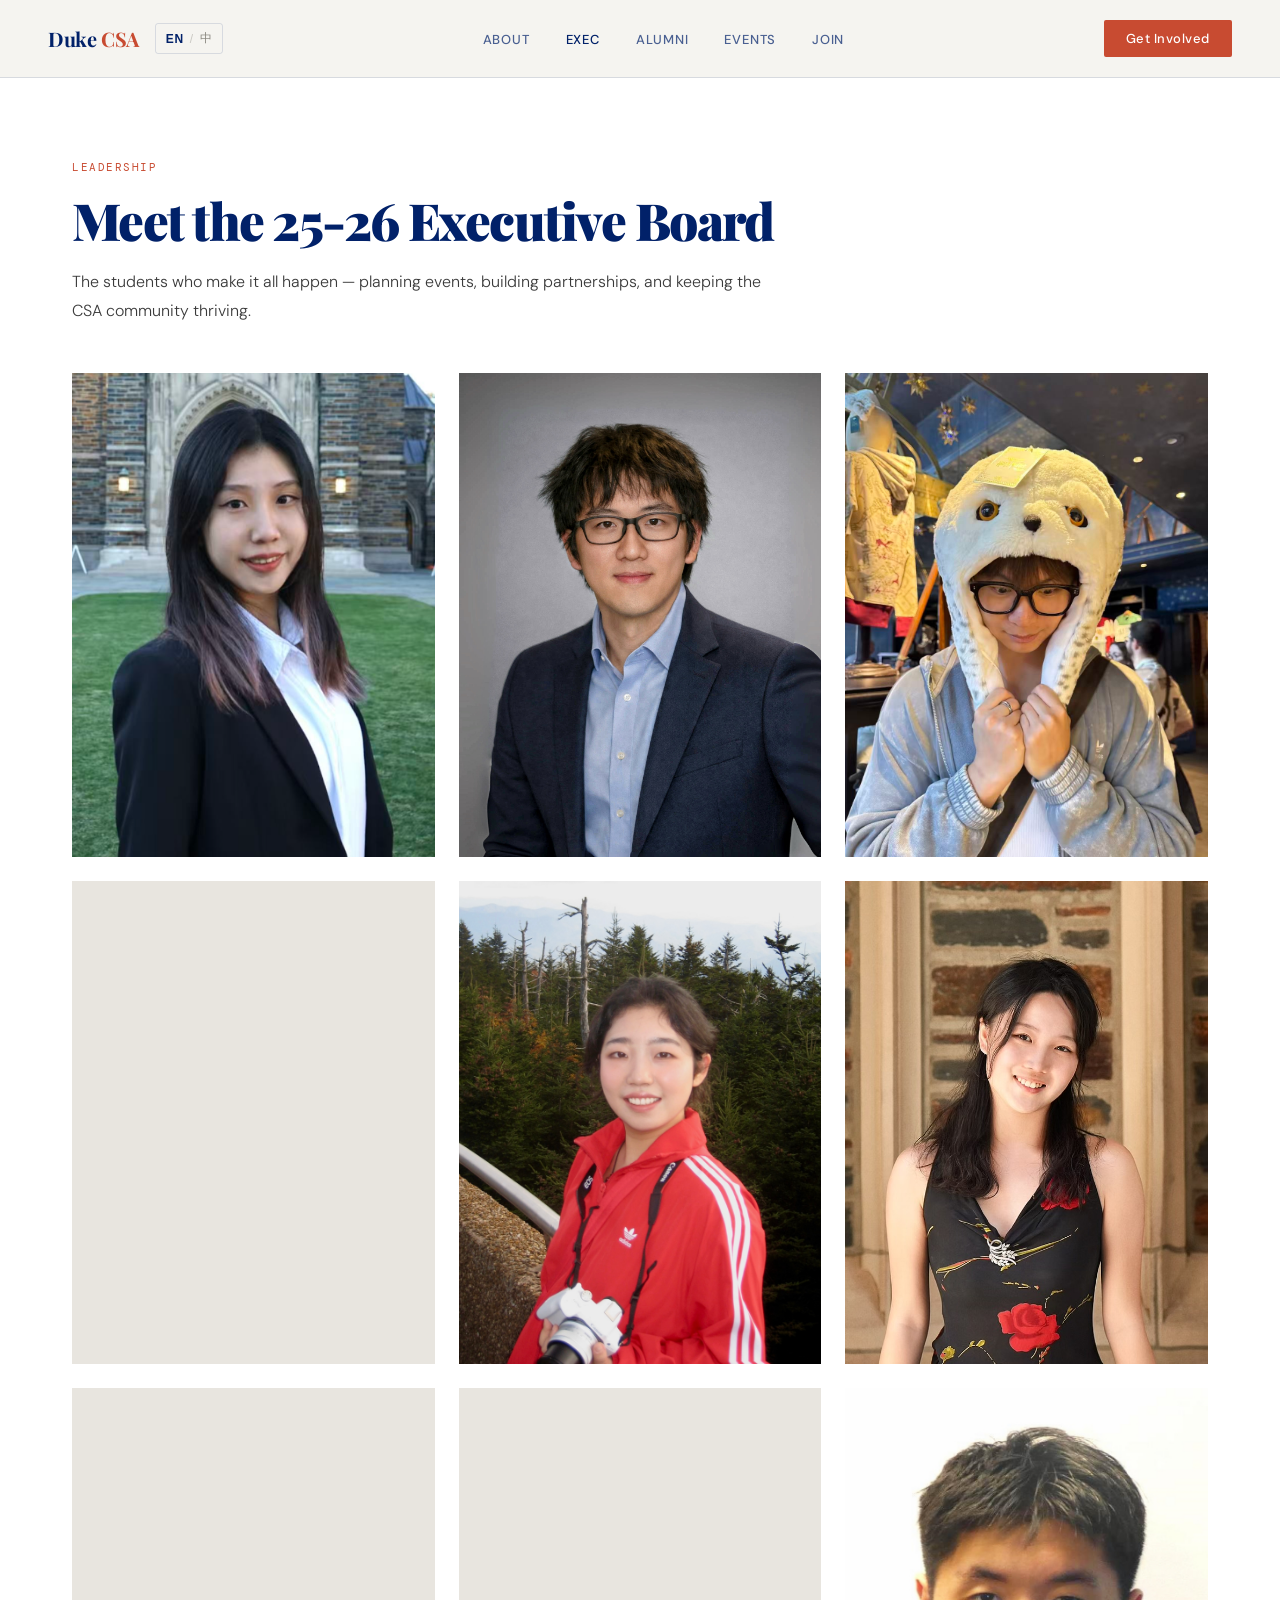
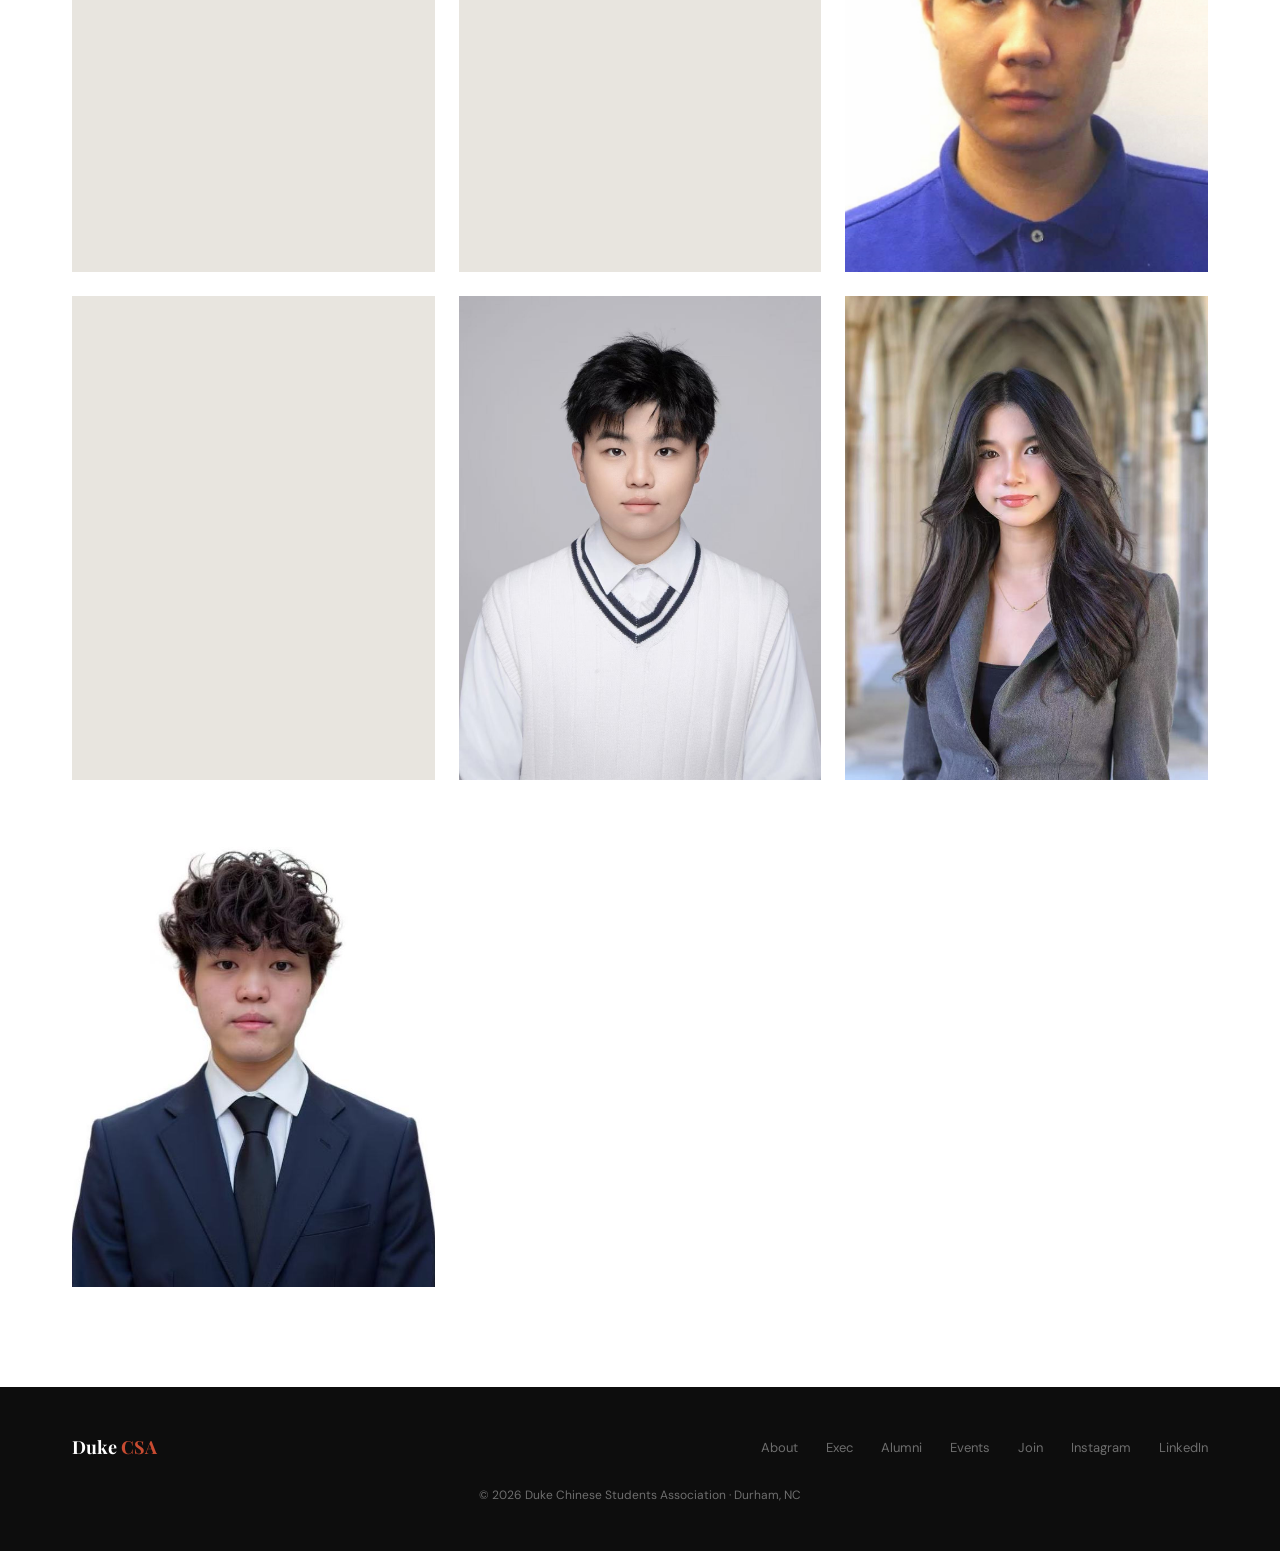
==== commit cfb006f7: "Fix exec roles, blank photos, alumni cleanup - Albert Dai photo replaced with blank - Jack Guo renam" ====
--- a/exec.html
+++ b/exec.html
@@ -75,7 +75,7 @@
       </div>
     </div>
     <div class="exec-card">
-      <img src="https://images.unsplash.com/photo-1500648767791-00dcc994a43e?w=400&q=80" alt="Albert Dai">
+      <div class="exec-blank"></div>
       <div class="exec-overlay">
         <div class="exec-name">Albert Dai</div>
         <div class="exec-role" data-en="Treasurer" data-zh="财务">Treasurer</div>
@@ -105,7 +105,7 @@
       <div class="exec-blank"></div>
       <div class="exec-overlay">
         <div class="exec-name">Stanley Song</div>
-        <div class="exec-role" data-en="Secretary" data-zh="秘书">Secretary</div>
+        <div class="exec-role" data-en="Cultural VP" data-zh="文化部副主席">Cultural VP</div>
         <div class="exec-year" data-en="Class of 2027" data-zh="2027届">Class of 2027</div>
         <div class="exec-major">Economics</div>
       </div>
@@ -114,7 +114,7 @@
       <div class="exec-blank"></div>
       <div class="exec-overlay">
         <div class="exec-name">Perikun Shi</div>
-        <div class="exec-role" data-en="Cultural Chair" data-zh="文化主席">Cultural Chair</div>
+        <div class="exec-role" data-en="Cultural VP" data-zh="文化部副主席">Cultural VP</div>
         <div class="exec-year" data-en="Class of 2027" data-zh="2027届">Class of 2027</div>
         <div class="exec-major">Pre-Med</div>
       </div>
@@ -131,8 +131,8 @@
     <div class="exec-card">
       <div class="exec-blank"></div>
       <div class="exec-overlay">
-        <div class="exec-name">Jack Guo</div>
-        <div class="exec-role" data-en="Social Chair" data-zh="社交主席">Social Chair</div>
+        <div class="exec-name">Jack Zhang</div>
+        <div class="exec-role" data-en="Social VP" data-zh="社交部副主席">Social VP</div>
         <div class="exec-year" data-en="Class of 2027" data-zh="2027届">Class of 2027</div>
         <div class="exec-major">Biology</div>
       </div>
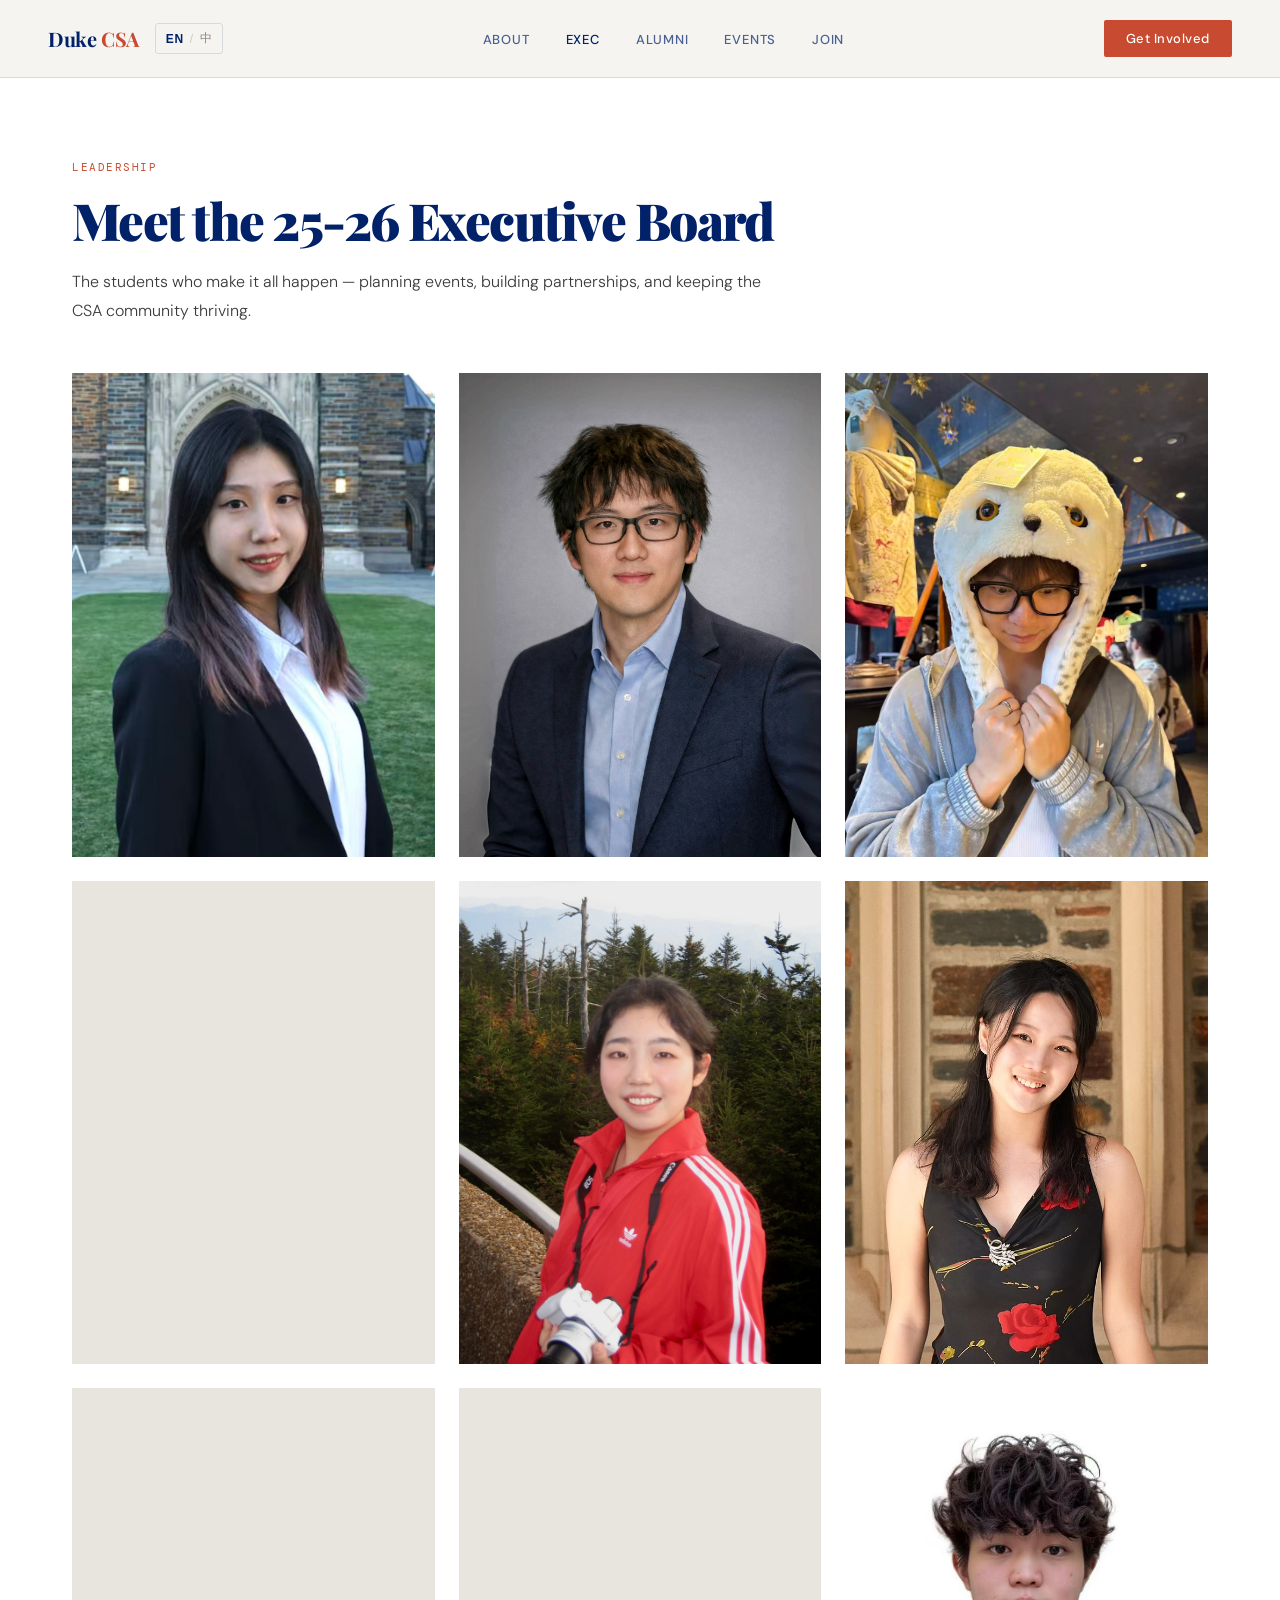
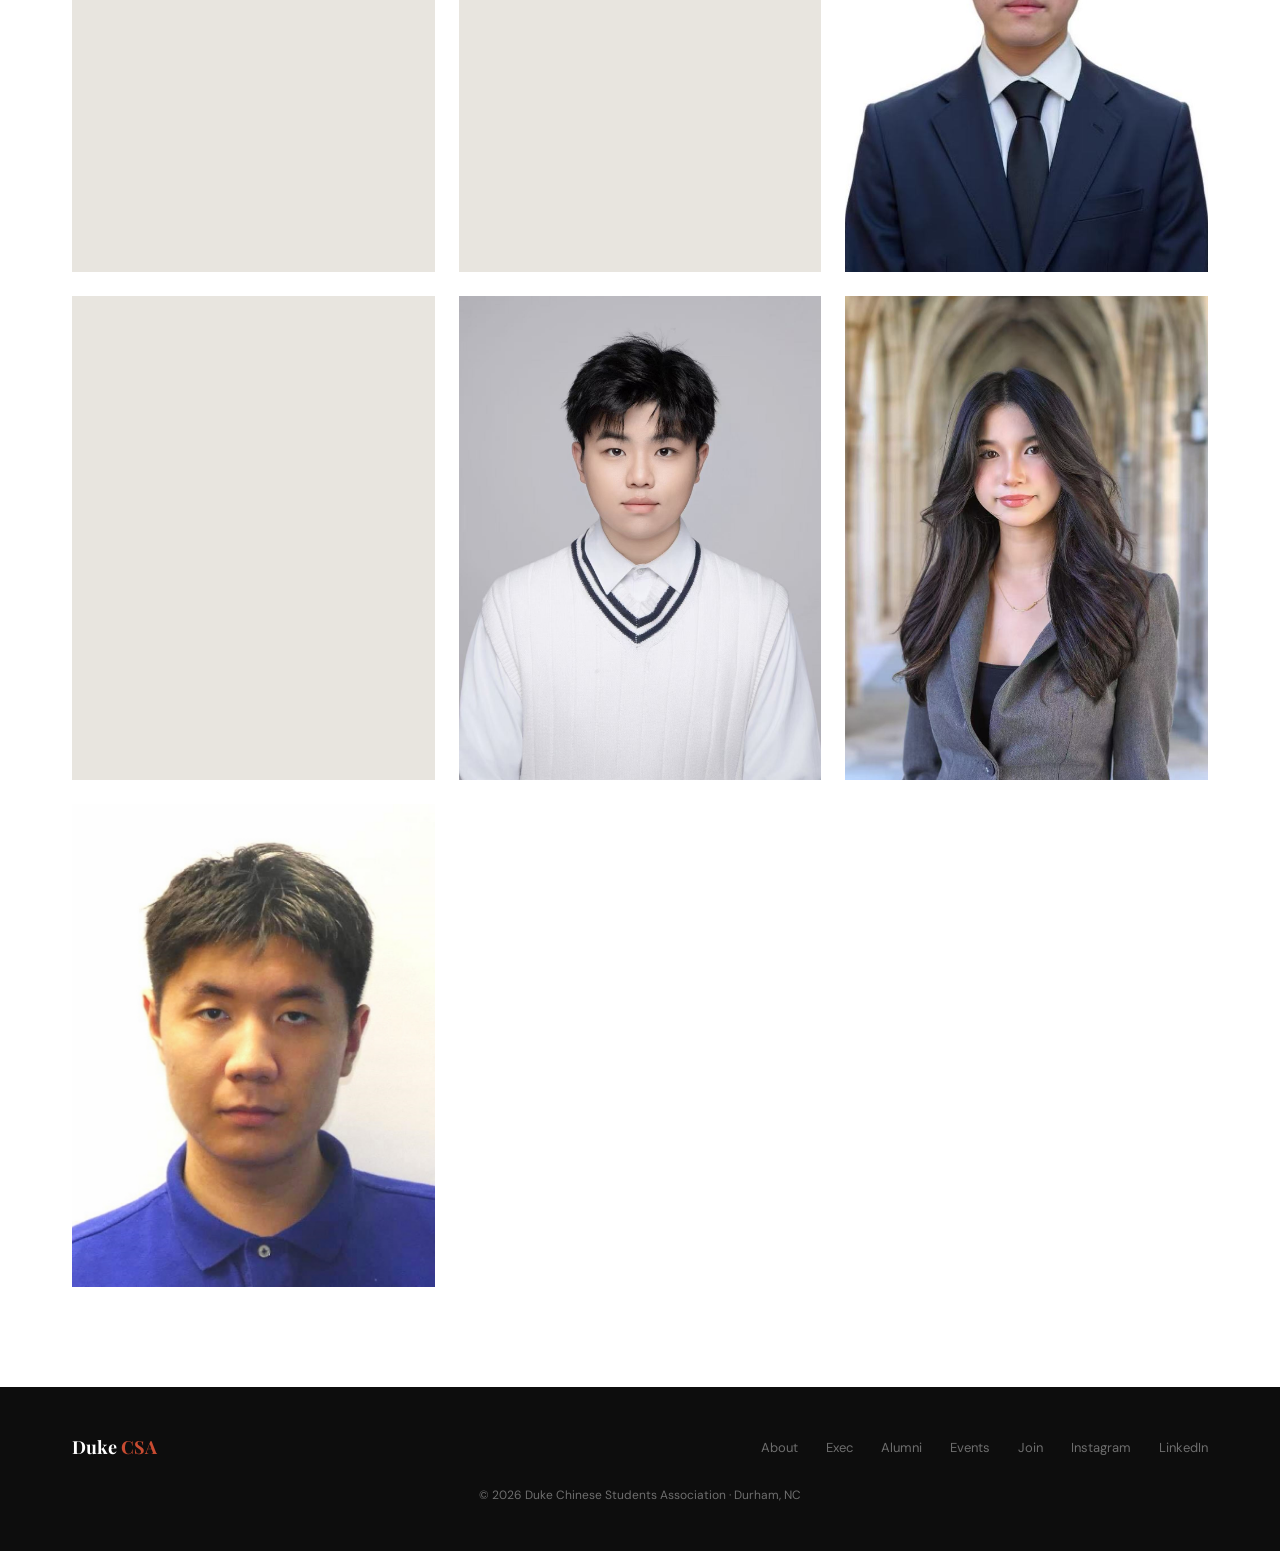
==== commit fff939d7: "Swap Humphrey and Luck positions on exec board Co-Authored-By: Claude Sonnet 4.6 <noreply@anthropic." ====
--- a/exec.html
+++ b/exec.html
@@ -120,12 +120,12 @@
       </div>
     </div>
     <div class="exec-card">
-      <img src="luck.jpg" alt="Luck Sun">
+      <img src="humphrey.jpg" alt="Humphrey Zhao">
       <div class="exec-overlay">
-        <div class="exec-name">Luck Sun</div>
-        <div class="exec-role" data-en="Cultural Chair" data-zh="文化主席">Cultural Chair</div>
-        <div class="exec-year" data-en="Class of 2029" data-zh="2029届">Class of 2029</div>
-        <div class="exec-major">Mathematics & History</div>
+        <div class="exec-name">Humphrey Zhao</div>
+        <div class="exec-role" data-en="Social Chair" data-zh="社交主席">Social Chair</div>
+        <div class="exec-year" data-en="Class of 2028" data-zh="2028届">Class of 2028</div>
+        <div class="exec-major">Electrical Engineering & Computer Science</div>
       </div>
     </div>
     <div class="exec-card">
@@ -156,12 +156,12 @@
       </div>
     </div>
     <div class="exec-card">
-      <img src="humphrey.jpg" alt="Humphrey Zhao">
+      <img src="luck.jpg" alt="Luck Sun">
       <div class="exec-overlay">
-        <div class="exec-name">Humphrey Zhao</div>
-        <div class="exec-role" data-en="Social Chair" data-zh="社交主席">Social Chair</div>
-        <div class="exec-year" data-en="Class of 2028" data-zh="2028届">Class of 2028</div>
-        <div class="exec-major">Electrical Engineering & Computer Science</div>
+        <div class="exec-name">Luck Sun</div>
+        <div class="exec-role" data-en="Cultural Chair" data-zh="文化主席">Cultural Chair</div>
+        <div class="exec-year" data-en="Class of 2029" data-zh="2029届">Class of 2029</div>
+        <div class="exec-major">Mathematics & History</div>
       </div>
     </div>
   </div>
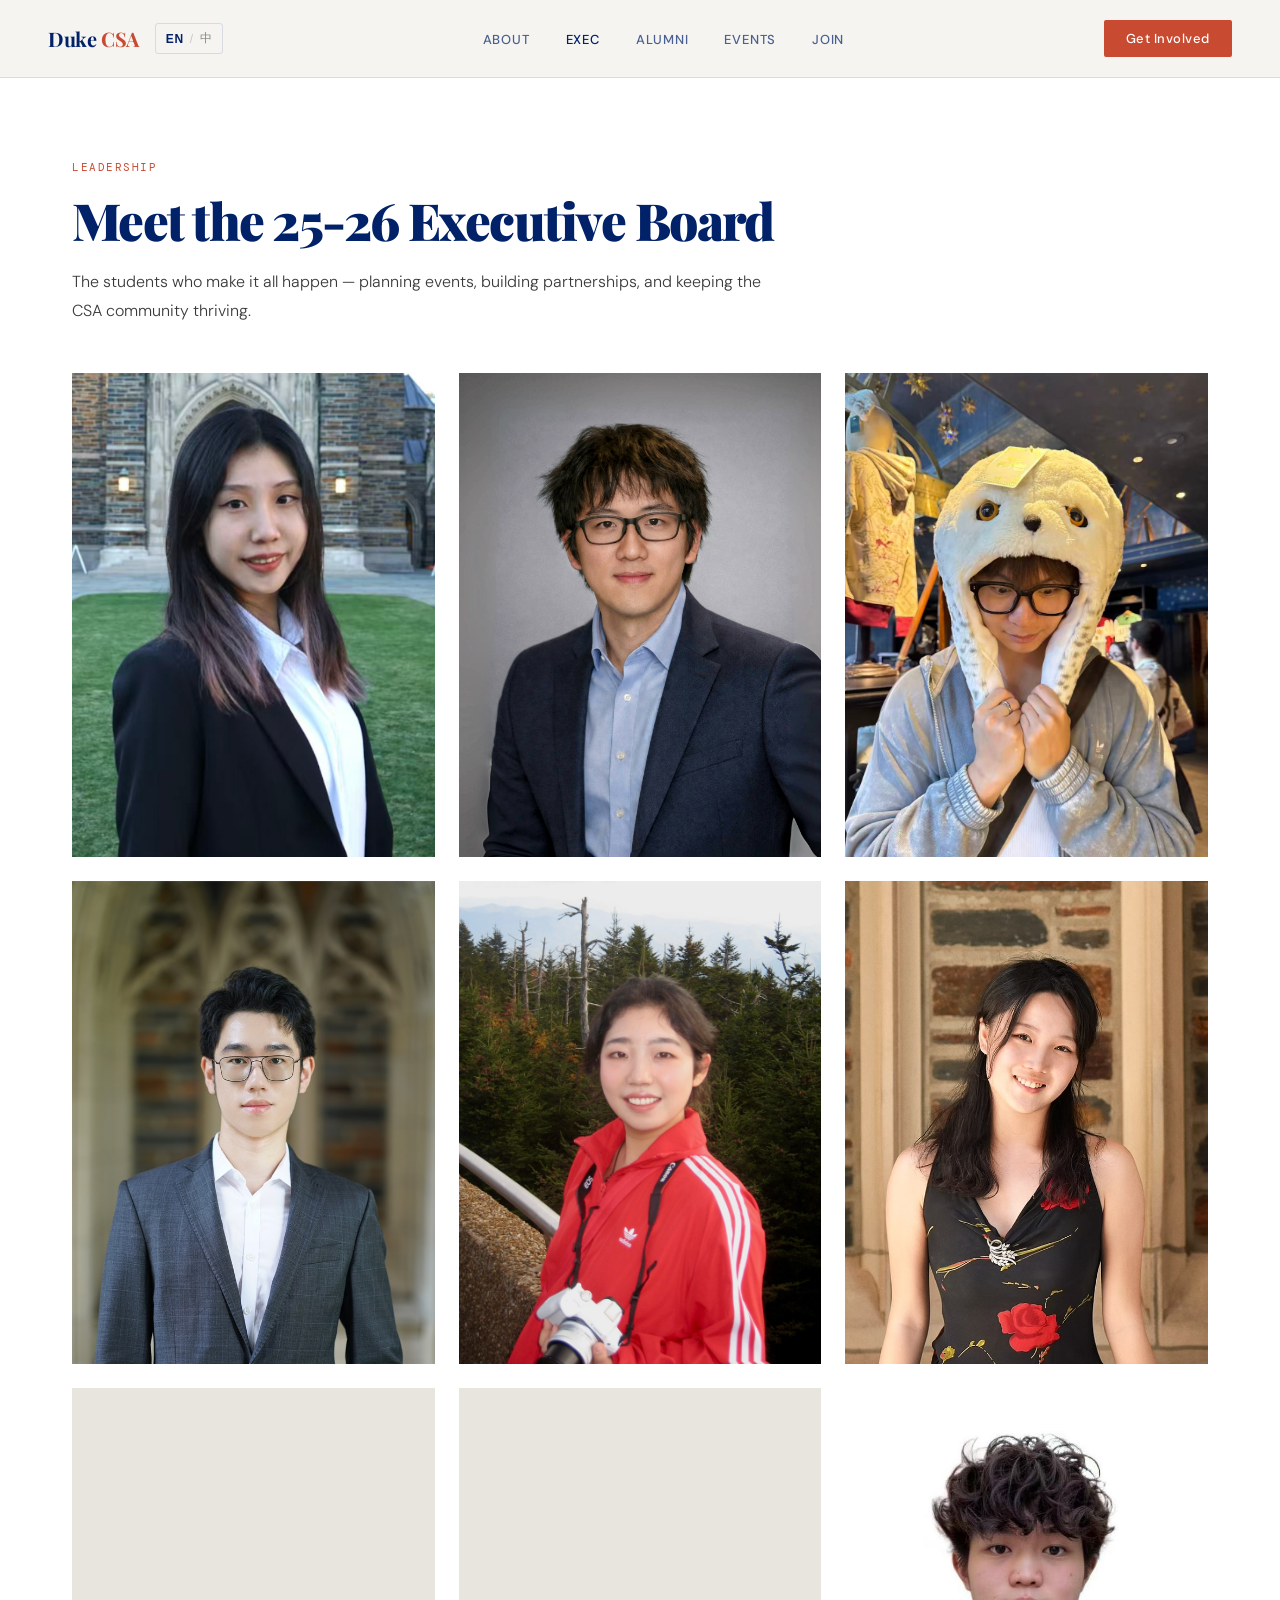
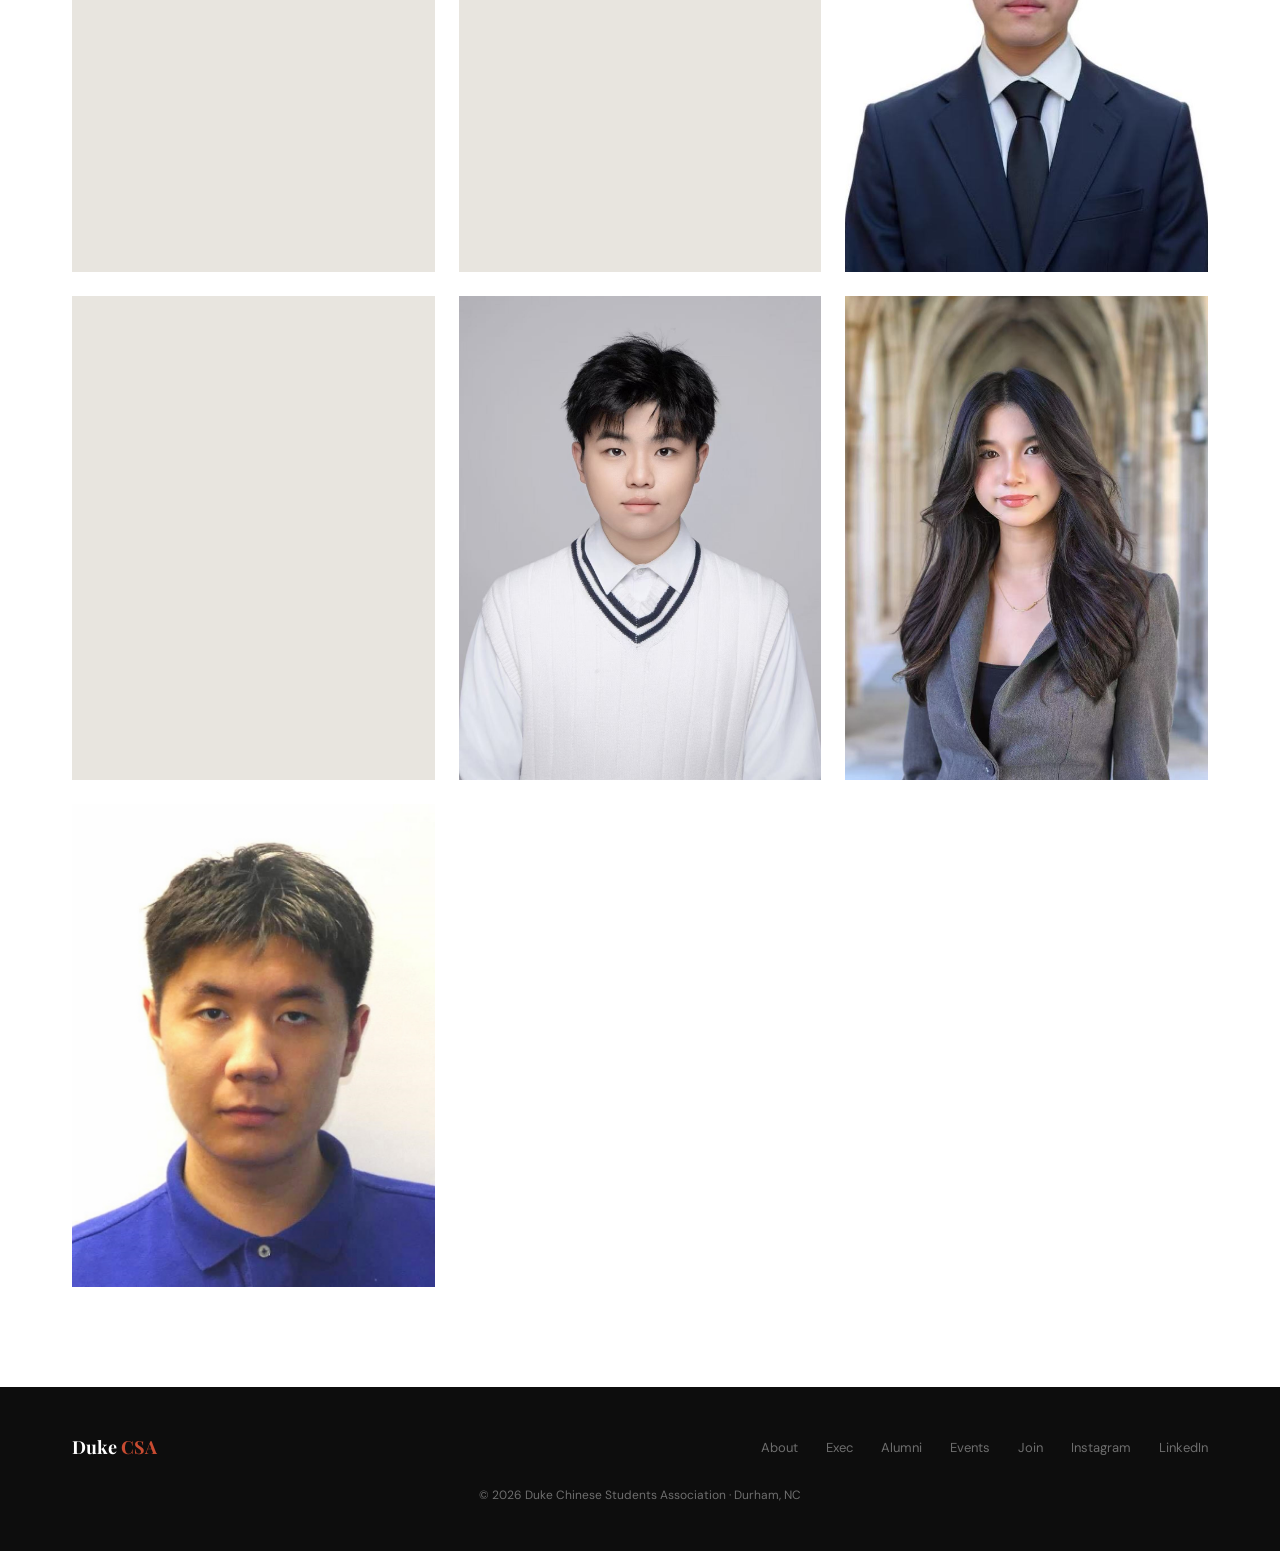
==== commit aeaeb7a7: "Add Albert Dai photo to exec page Co-Authored-By: Claude Sonnet 4.6 <noreply@anthropic.com>" ====
--- a/exec.html
+++ b/exec.html
@@ -75,7 +75,7 @@
       </div>
     </div>
     <div class="exec-card">
-      <div class="exec-blank"></div>
+      <img src="albert.jpg" alt="Albert Dai">
       <div class="exec-overlay">
         <div class="exec-name">Albert Dai</div>
         <div class="exec-role" data-en="Treasurer" data-zh="财务">Treasurer</div>
@@ -105,7 +105,7 @@
       <div class="exec-blank"></div>
       <div class="exec-overlay">
         <div class="exec-name">Stanley Song</div>
-        <div class="exec-role" data-en="Cultural VP" data-zh="文化部副主席">Cultural VP</div>
+        <div class="exec-role" data-en="Social VP" data-zh="社交部副主席">Social VP</div>
         <div class="exec-year" data-en="Class of 2027" data-zh="2027届">Class of 2027</div>
         <div class="exec-major">Economics</div>
       </div>
@@ -114,7 +114,7 @@
       <div class="exec-blank"></div>
       <div class="exec-overlay">
         <div class="exec-name">Perikun Shi</div>
-        <div class="exec-role" data-en="Cultural VP" data-zh="文化部副主席">Cultural VP</div>
+        <div class="exec-role" data-en="Social VP" data-zh="社交部副主席">Social VP</div>
         <div class="exec-year" data-en="Class of 2027" data-zh="2027届">Class of 2027</div>
         <div class="exec-major">Pre-Med</div>
       </div>
@@ -132,7 +132,7 @@
       <div class="exec-blank"></div>
       <div class="exec-overlay">
         <div class="exec-name">Jack Zhang</div>
-        <div class="exec-role" data-en="Social VP" data-zh="社交部副主席">Social VP</div>
+        <div class="exec-role" data-en="Cultural VP" data-zh="文化部副主席">Cultural VP</div>
         <div class="exec-year" data-en="Class of 2027" data-zh="2027届">Class of 2027</div>
         <div class="exec-major">Biology</div>
       </div>
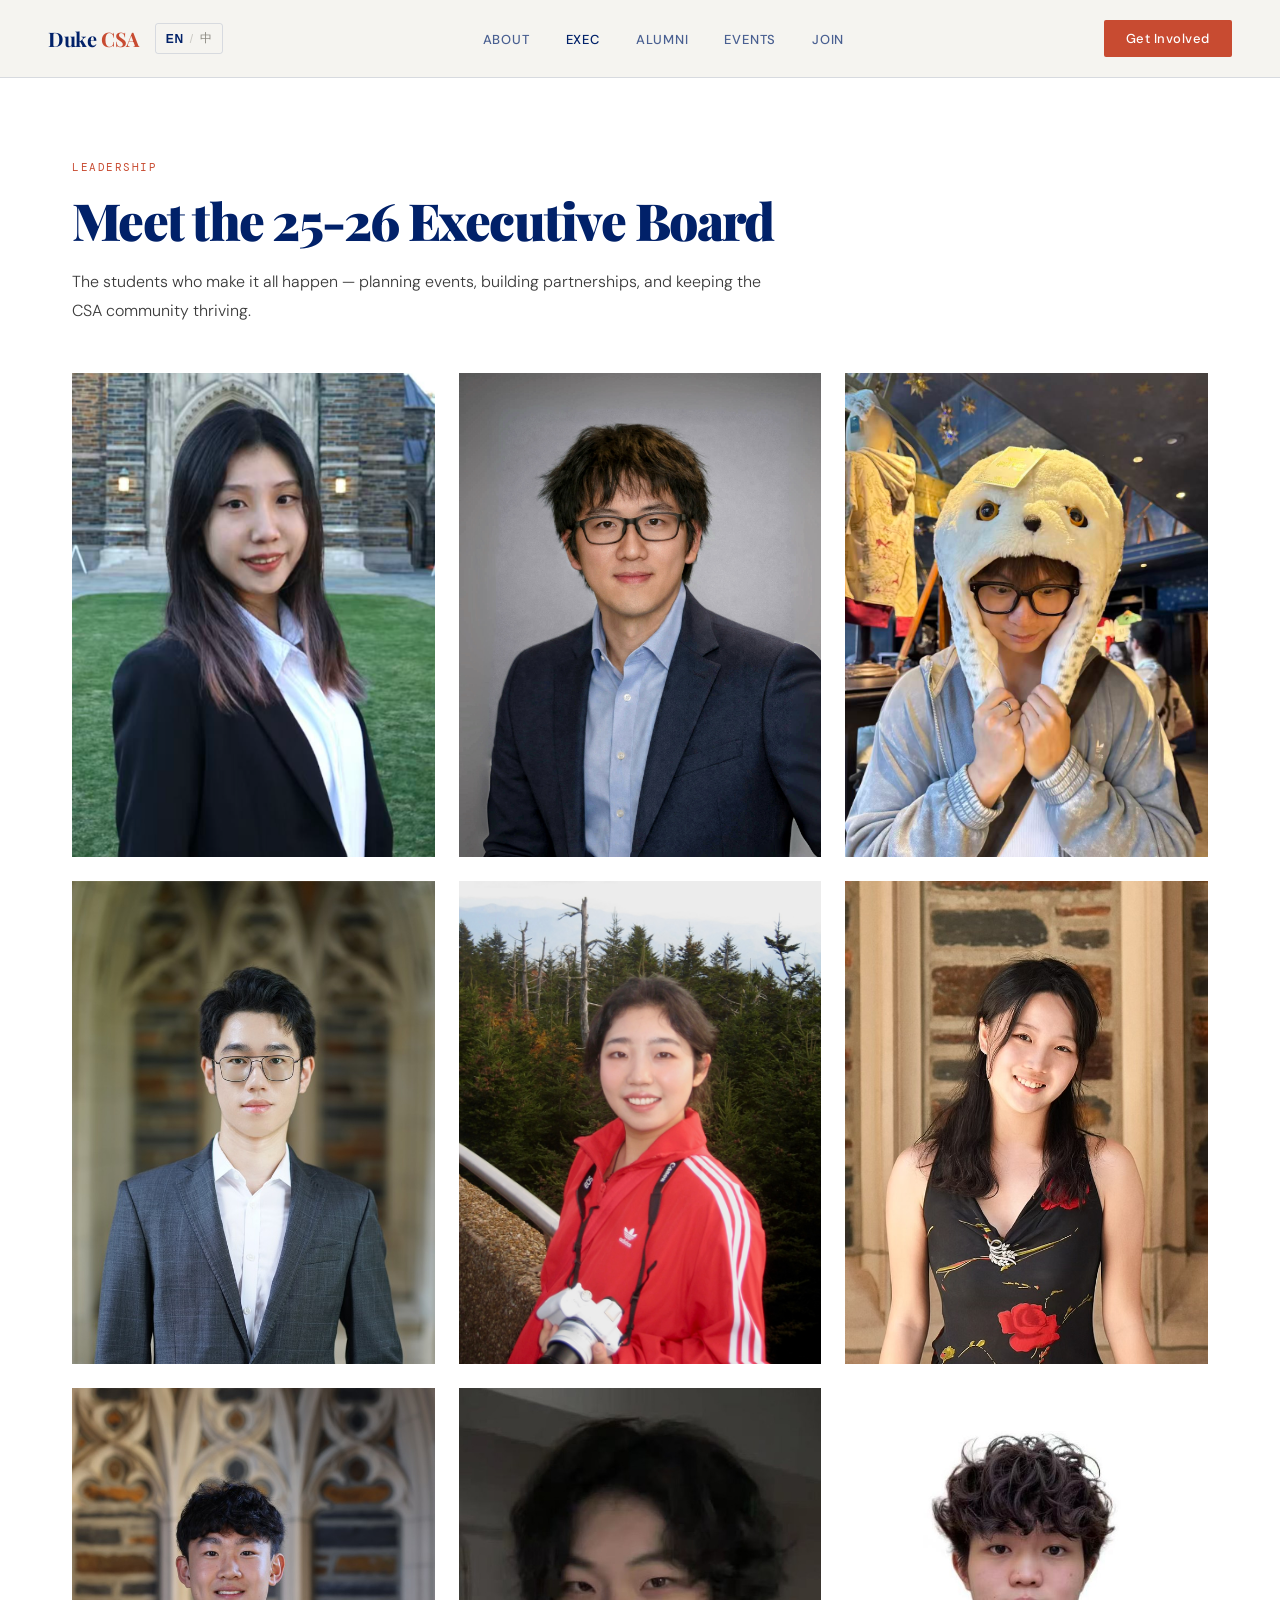
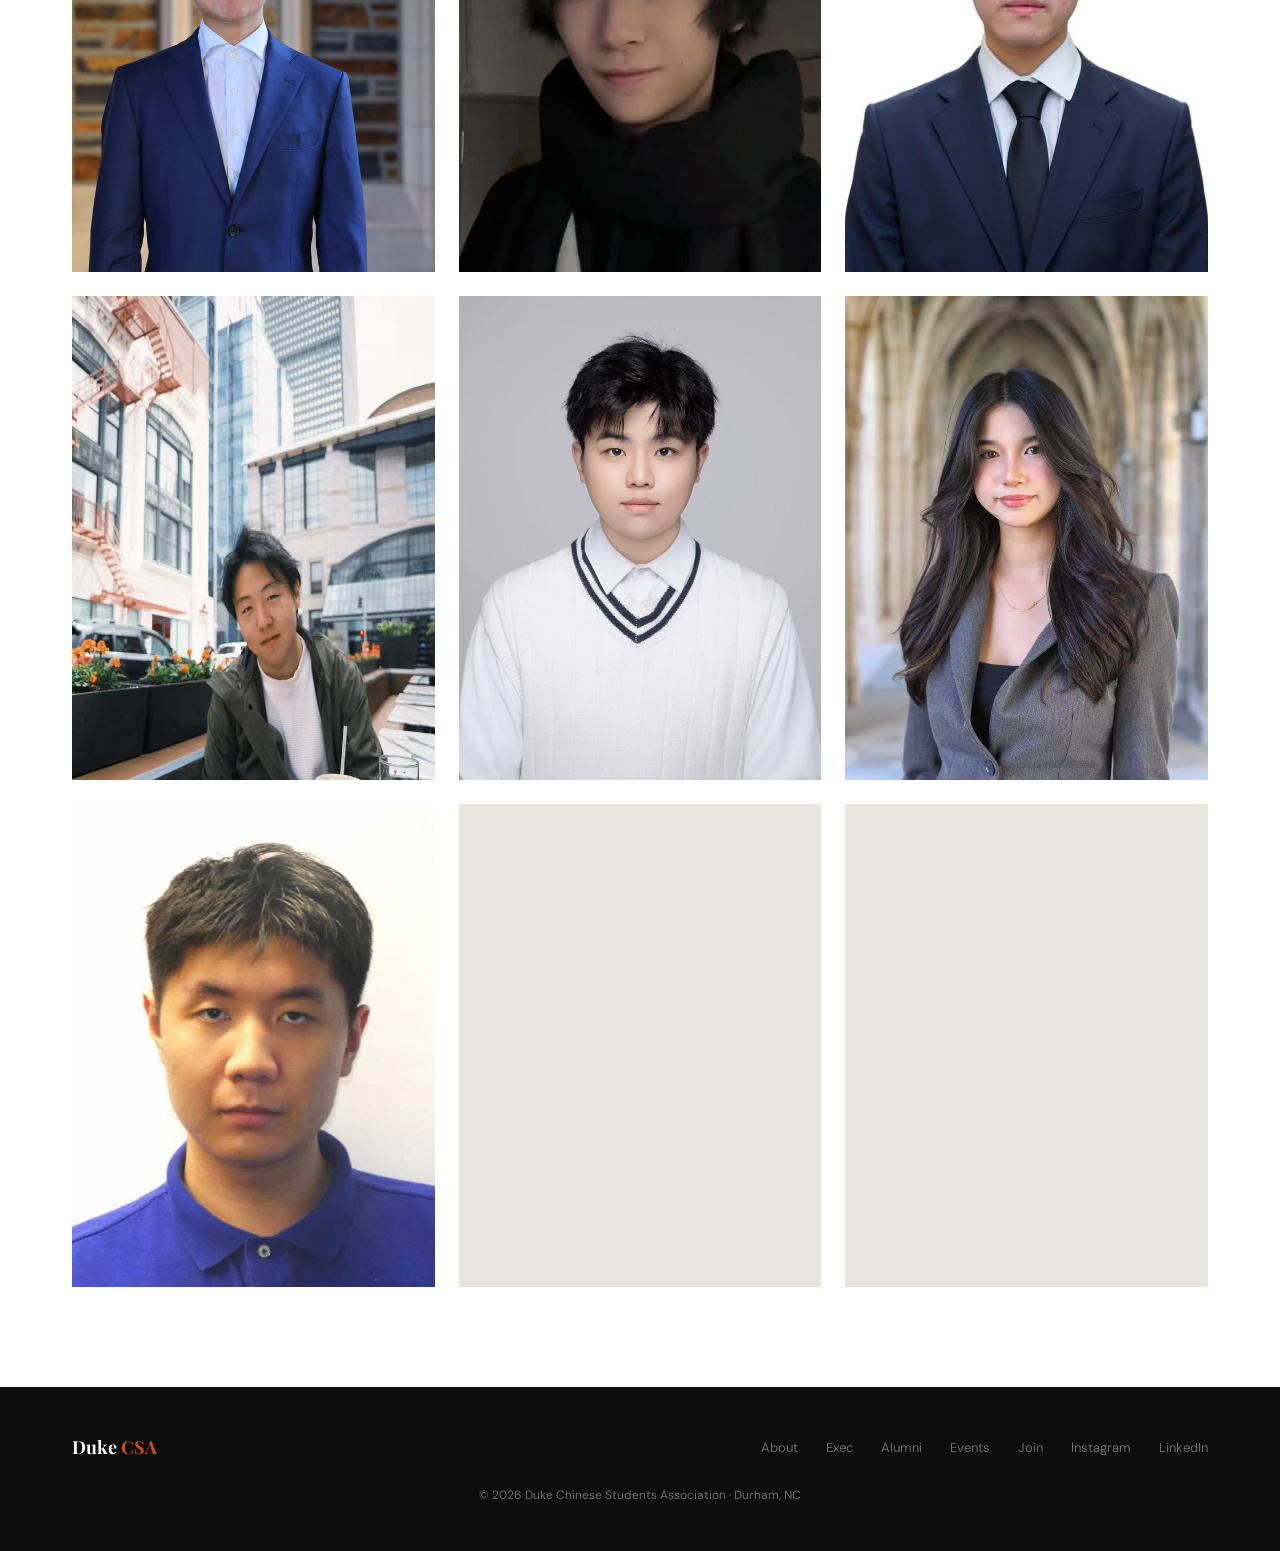
==== commit 802f7786: "Add photos for Peikun/Stanley/Jack, update Peikun to Outreach VP, add Vanessa & Qiwen Co-Authored-By" ====
--- a/exec.html
+++ b/exec.html
@@ -102,7 +102,7 @@
       </div>
     </div>
     <div class="exec-card">
-      <div class="exec-blank"></div>
+      <img src="stanley.jpg" alt="Stanley Song">
       <div class="exec-overlay">
         <div class="exec-name">Stanley Song</div>
         <div class="exec-role" data-en="Social VP" data-zh="社交部副主席">Social VP</div>
@@ -111,10 +111,10 @@
       </div>
     </div>
     <div class="exec-card">
-      <div class="exec-blank"></div>
+      <img src="peikun.jpg" alt="Perikun Shi">
       <div class="exec-overlay">
         <div class="exec-name">Perikun Shi</div>
-        <div class="exec-role" data-en="Social VP" data-zh="社交部副主席">Social VP</div>
+        <div class="exec-role" data-en="Outreach VP" data-zh="外联部副主席">Outreach VP</div>
         <div class="exec-year" data-en="Class of 2027" data-zh="2027届">Class of 2027</div>
         <div class="exec-major">Pre-Med</div>
       </div>
@@ -129,7 +129,7 @@
       </div>
     </div>
     <div class="exec-card">
-      <div class="exec-blank"></div>
+      <img src="jack.jpg" alt="Jack Zhang">
       <div class="exec-overlay">
         <div class="exec-name">Jack Zhang</div>
         <div class="exec-role" data-en="Cultural VP" data-zh="文化部副主席">Cultural VP</div>
@@ -162,6 +162,22 @@
         <div class="exec-role" data-en="Cultural Chair" data-zh="文化主席">Cultural Chair</div>
         <div class="exec-year" data-en="Class of 2029" data-zh="2029届">Class of 2029</div>
         <div class="exec-major">Mathematics & History</div>
+      </div>
+    </div>
+    <div class="exec-card">
+      <div class="exec-blank"></div>
+      <div class="exec-overlay">
+        <div class="exec-name">Vanessa Wu</div>
+        <div class="exec-year" data-en="Class of 2027" data-zh="2027届">Class of 2027</div>
+        <div class="exec-major">Biomedical Engineering</div>
+      </div>
+    </div>
+    <div class="exec-card">
+      <div class="exec-blank"></div>
+      <div class="exec-overlay">
+        <div class="exec-name">Qiwen Wu</div>
+        <div class="exec-year" data-en="Class of 2028" data-zh="2028届">Class of 2028</div>
+        <div class="exec-major">Mechanical Engineering</div>
       </div>
     </div>
   </div>
